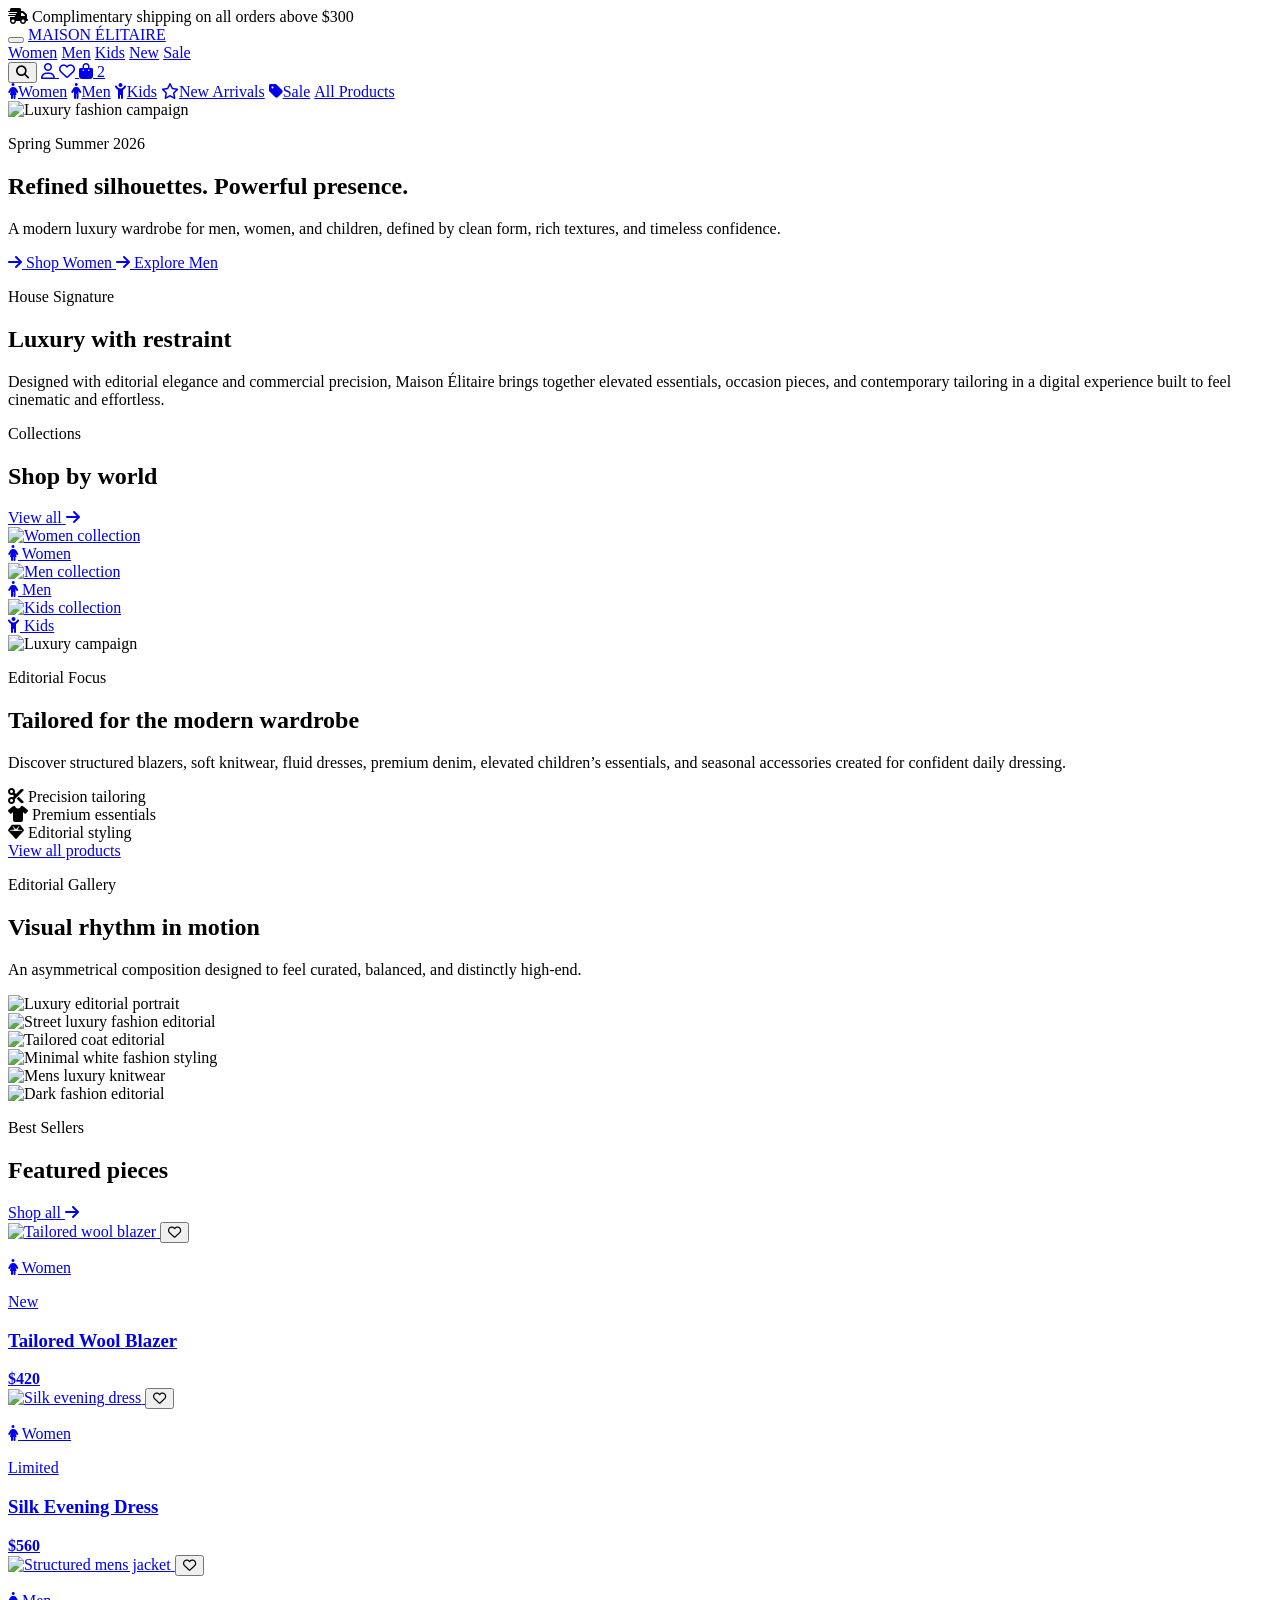
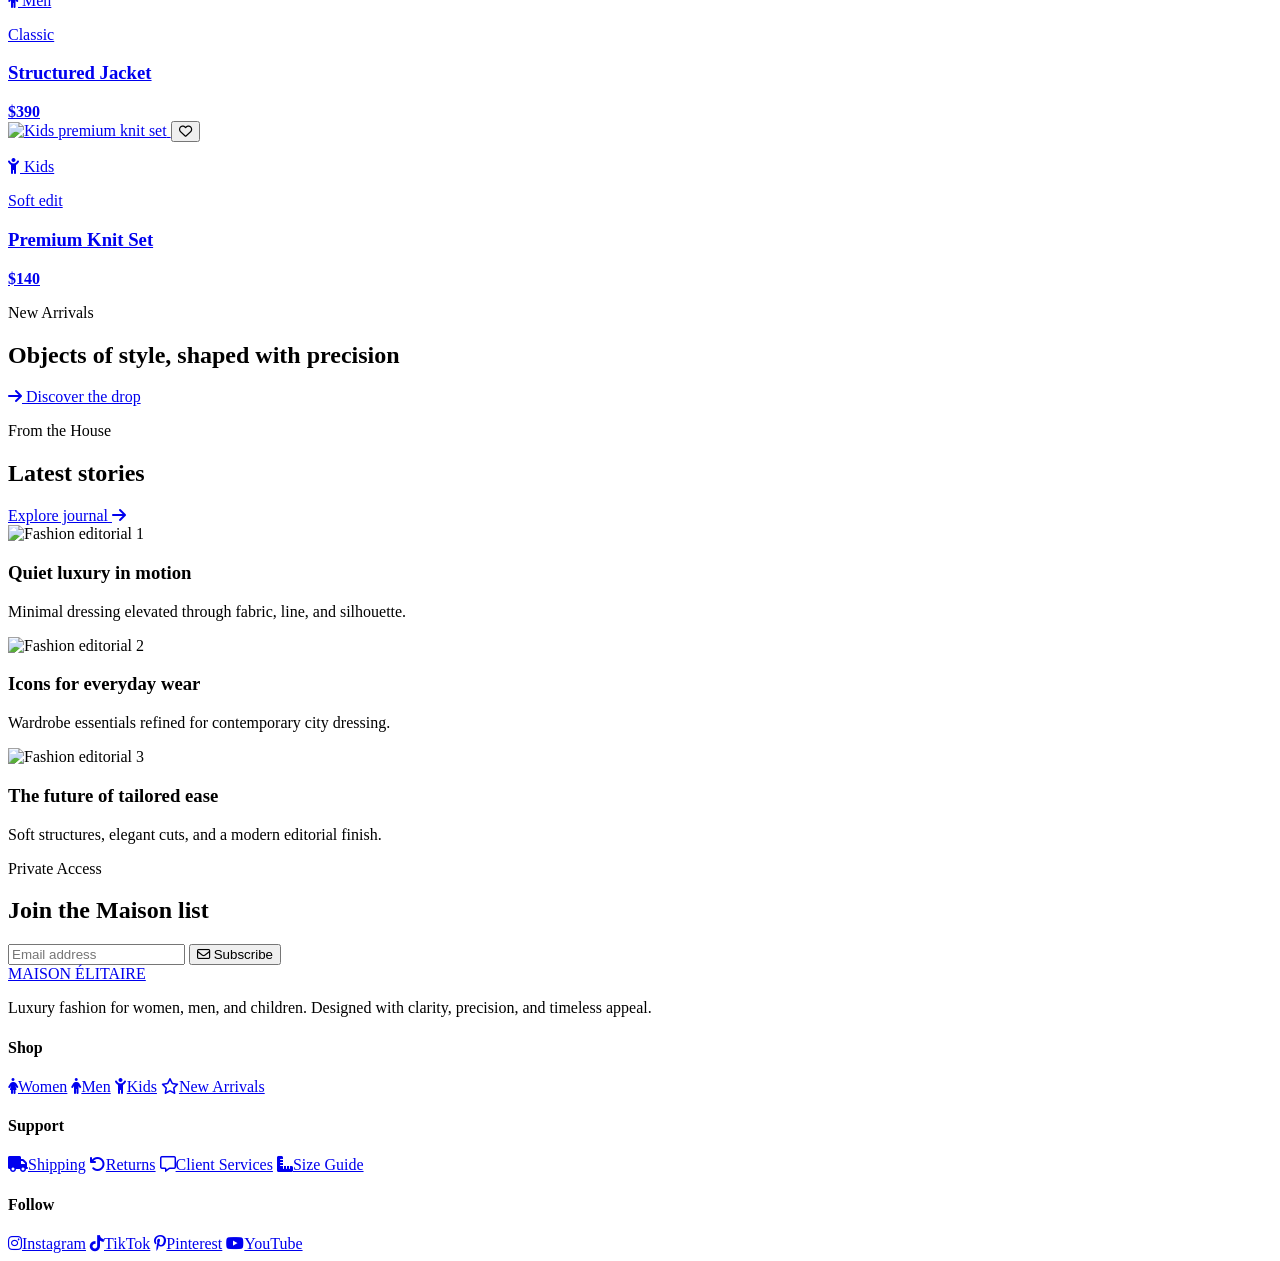
==== index.html @ e29e76d3 "Update index.html" ====
<!DOCTYPE html>
<html lang="en">
<head>
  <meta charset="UTF-8" />
  <meta name="viewport" content="width=device-width, initial-scale=1.0" />
  <title>Maison Élitaire | Luxury Fashion House</title>
  <meta name="description" content="Maison Élitaire luxury fashion for men, women, and kids." />
  <link rel="preconnect" href="https://fonts.googleapis.com">
  <link rel="preconnect" href="https://fonts.gstatic.com" crossorigin>
  <link href="https://fonts.googleapis.com/css2?family=Cormorant+Garamond:wght@400;500;600;700&family=Inter:wght@300;400;500;600;700&display=swap" rel="stylesheet">
  <link rel="stylesheet" href="https://cdnjs.cloudflare.com/ajax/libs/font-awesome/6.5.2/css/all.min.css">
  <link rel="stylesheet" href="styles.css" />
</head>
<body>
  <div class="site-shell">
    <header class="topbar">
      <span><i class="fa-solid fa-truck-fast"></i> Complimentary shipping on all orders above $300</span>
    </header>

    <nav class="navbar">
      <div class="container nav-inner">
        <button class="nav-toggle" aria-label="Open menu" aria-expanded="false" aria-controls="mobileMenu">
          <span></span>
          <span></span>
        </button>

        <a href="index.html" class="brand">MAISON ÉLITAIRE</a>

        <div class="nav-links">
          <a href="products.html?category=women">Women</a>
          <a href="products.html?category=men">Men</a>
          <a href="products.html?category=kids">Kids</a>
          <a href="products.html?category=new">New</a>
          <a href="products.html?category=sale">Sale</a>
        </div>

        <div class="nav-actions">
          <button class="icon-btn search-btn" aria-label="Search">
            <i class="fa-solid fa-magnifying-glass"></i>
          </button>
          <a href="#" class="icon-btn" aria-label="Account">
            <i class="fa-regular fa-user"></i>
          </a>
          <a href="#" class="icon-btn" aria-label="Wishlist">
            <i class="fa-regular fa-heart"></i>
          </a>
          <a href="product.html" class="icon-btn" aria-label="Bag">
            <i class="fa-solid fa-bag-shopping"></i>
            <span class="icon-badge">2</span>
          </a>
        </div>
      </div>

      <div class="mobile-menu" id="mobileMenu">
        <a href="products.html?category=women"><i class="fa-solid fa-person-dress"></i><span>Women</span></a>
        <a href="products.html?category=men"><i class="fa-solid fa-person"></i><span>Men</span></a>
        <a href="products.html?category=kids"><i class="fa-solid fa-child-reaching"></i><span>Kids</span></a>
        <a href="products.html?category=new"><i class="fa-regular fa-star"></i><span>New Arrivals</span></a>
        <a href="products.html?category=sale"><i class="fa-solid fa-tag"></i><span>Sale</span></a>
        <a href="products.html"><i class="fa-solid fa-grid-2"></i><span>All Products</span></a>
      </div>
    </nav>

    <main>
      <section class="hero">
        <div class="hero-media">
          <img src="https://images.unsplash.com/photo-1515886657613-9f3515b0c78f?auto=format&fit=crop&w=1600&q=80" alt="Luxury fashion campaign" />
        </div>
        <div class="hero-overlay"></div>
        <div class="hero-content container reveal">
          <p class="eyebrow">Spring Summer 2026</p>
          <h1>Refined silhouettes. Powerful presence.</h1>
          <p class="hero-copy">
            A modern luxury wardrobe for men, women, and children, defined by clean form, rich textures, and timeless confidence.
          </p>
          <div class="hero-actions">
            <a href="products.html?category=women" class="btn btn-light">
              <i class="fa-solid fa-arrow-right"></i>
              <span>Shop Women</span>
            </a>
            <a href="products.html?category=men" class="btn btn-outline-light">
              <i class="fa-solid fa-arrow-right"></i>
              <span>Explore Men</span>
            </a>
          </div>
        </div>
      </section>

      <section class="section statement">
        <div class="container statement-grid">
          <div class="statement-block reveal">
            <p class="eyebrow">House Signature</p>
            <h2>Luxury with restraint</h2>
          </div>
          <div class="statement-block reveal">
            <p>
              Designed with editorial elegance and commercial precision, Maison Élitaire brings together elevated essentials, occasion pieces, and contemporary tailoring in a digital experience built to feel cinematic and effortless.
            </p>
          </div>
        </div>
      </section>

      <section class="section categories">
        <div class="container">
          <div class="section-head reveal">
            <div>
              <p class="eyebrow">Collections</p>
              <h2>Shop by world</h2>
            </div>
            <a href="products.html" class="section-link">
              <span>View all</span>
              <i class="fa-solid fa-arrow-right"></i>
            </a>
          </div>

          <div class="category-grid">
            <a class="category-card tall reveal" href="products.html?category=women">
              <img src="https://images.unsplash.com/photo-1496747611176-843222e1e57c?auto=format&fit=crop&w=1200&q=80" alt="Women collection" />
              <div class="category-overlay">
                <span><i class="fa-solid fa-person-dress"></i> Women</span>
              </div>
            </a>

            <a class="category-card reveal" href="products.html?category=men">
              <img src="https://images.unsplash.com/photo-1507679799987-c73779587ccf?auto=format&fit=crop&w=1200&q=80" alt="Men collection" />
              <div class="category-overlay">
                <span><i class="fa-solid fa-person"></i> Men</span>
              </div>
            </a>

            <a class="category-card reveal" href="products.html?category=kids">
              <img src="https://images.unsplash.com/photo-1519345182560-3f2917c472ef?auto=format&fit=crop&w=1200&q=80" alt="Kids collection" />
              <div class="category-overlay">
                <span><i class="fa-solid fa-child-reaching"></i> Kids</span>
              </div>
            </a>
          </div>
        </div>
      </section>

      <section class="section feature-split">
        <div class="container split-grid">
          <div class="split-media reveal">
            <img src="https://images.unsplash.com/photo-1529139574466-a303027c1d8b?auto=format&fit=crop&w=1400&q=80" alt="Luxury campaign" />
          </div>

          <div class="split-copy reveal">
            <p class="eyebrow">Editorial Focus</p>
            <h2>Tailored for the modern wardrobe</h2>
            <p>
              Discover structured blazers, soft knitwear, fluid dresses, premium denim, elevated children’s essentials, and seasonal accessories created for confident daily dressing.
            </p>

            <div class="feature-points">
              <div class="feature-point">
                <i class="fa-solid fa-scissors"></i>
                <span>Precision tailoring</span>
              </div>
              <div class="feature-point">
                <i class="fa-solid fa-shirt"></i>
                <span>Premium essentials</span>
              </div>
              <div class="feature-point">
                <i class="fa-solid fa-gem"></i>
                <span>Editorial styling</span>
              </div>
            </div>

            <a href="products.html" class="text-link">View all products</a>
          </div>
        </div>
      </section>

      <section class="section editorial-mosaic">
        <div class="container">
          <div class="section-head reveal">
            <div>
              <p class="eyebrow">Editorial Gallery</p>
              <h2>Visual rhythm in motion</h2>
            </div>
            <p class="section-note">An asymmetrical composition designed to feel curated, balanced, and distinctly high-end.</p>
          </div>

          <div class="mosaic-grid reveal">
            <article class="mosaic-card mosaic-a">
              <img src="https://images.unsplash.com/photo-1524504388940-b1c1722653e1?auto=format&fit=crop&w=1200&q=80" alt="Luxury editorial portrait" />
            </article>
            <article class="mosaic-card mosaic-b">
              <img src="https://images.unsplash.com/photo-1483985988355-763728e1935b?auto=format&fit=crop&w=1200&q=80" alt="Street luxury fashion editorial" />
            </article>
            <article class="mosaic-card mosaic-c">
              <img src="https://images.unsplash.com/photo-1512436991641-6745cdb1723f?auto=format&fit=crop&w=1200&q=80" alt="Tailored coat editorial" />
            </article>
            <article class="mosaic-card mosaic-d">
              <img src="https://images.unsplash.com/photo-1541099649105-f69ad21f3246?auto=format&fit=crop&w=1200&q=80" alt="Minimal white fashion styling" />
            </article>
            <article class="mosaic-card mosaic-e">
              <img src="https://images.unsplash.com/photo-1490578474895-699cd4e2cf59?auto=format&fit=crop&w=1200&q=80" alt="Mens luxury knitwear" />
            </article>
            <article class="mosaic-card mosaic-f">
              <img src="https://images.unsplash.com/photo-1516257984-b1b4d707412e?auto=format&fit=crop&w=1200&q=80" alt="Dark fashion editorial" />
            </article>
          </div>
        </div>
      </section>

      <section class="section featured-products">
        <div class="container">
          <div class="section-head reveal">
            <div>
              <p class="eyebrow">Best Sellers</p>
              <h2>Featured pieces</h2>
            </div>
            <a href="products.html" class="section-link">
              <span>Shop all</span>
              <i class="fa-solid fa-arrow-right"></i>
            </a>
          </div>

          <div class="product-grid">
            <article class="product-card reveal">
              <a href="product.html">
                <div class="product-media">
                  <img src="https://images.unsplash.com/photo-1529139574466-a303027c1d8b?auto=format&fit=crop&w=1200&q=80" alt="Tailored wool blazer" />
                  <button class="card-action" aria-label="Add to wishlist">
                    <i class="fa-regular fa-heart"></i>
                  </button>
                </div>
                <div class="product-info">
                  <div class="product-meta">
                    <p><i class="fa-solid fa-person-dress"></i> Women</p>
                    <span>New</span>
                  </div>
                  <h3>Tailored Wool Blazer</h3>
                  <strong>$420</strong>
                </div>
              </a>
            </article>

            <article class="product-card reveal">
              <a href="product.html">
                <div class="product-media">
                  <img src="https://images.unsplash.com/photo-1515886657613-9f3515b0c78f?auto=format&fit=crop&w=1200&q=80" alt="Silk evening dress" />
                  <button class="card-action" aria-label="Add to wishlist">
                    <i class="fa-regular fa-heart"></i>
                  </button>
                </div>
                <div class="product-info">
                  <div class="product-meta">
                    <p><i class="fa-solid fa-person-dress"></i> Women</p>
                    <span>Limited</span>
                  </div>
                  <h3>Silk Evening Dress</h3>
                  <strong>$560</strong>
                </div>
              </a>
            </article>

            <article class="product-card reveal">
              <a href="product.html">
                <div class="product-media">
                  <img src="https://images.unsplash.com/photo-1507679799987-c73779587ccf?auto=format&fit=crop&w=1200&q=80" alt="Structured mens jacket" />
                  <button class="card-action" aria-label="Add to wishlist">
                    <i class="fa-regular fa-heart"></i>
                  </button>
                </div>
                <div class="product-info">
                  <div class="product-meta">
                    <p><i class="fa-solid fa-person"></i> Men</p>
                    <span>Classic</span>
                  </div>
                  <h3>Structured Jacket</h3>
                  <strong>$390</strong>
                </div>
              </a>
            </article>

            <article class="product-card reveal">
              <a href="product.html">
                <div class="product-media">
                  <img src="https://images.unsplash.com/photo-1519345182560-3f2917c472ef?auto=format&fit=crop&w=1200&q=80" alt="Kids premium knit set" />
                  <button class="card-action" aria-label="Add to wishlist">
                    <i class="fa-regular fa-heart"></i>
                  </button>
                </div>
                <div class="product-info">
                  <div class="product-meta">
                    <p><i class="fa-solid fa-child-reaching"></i> Kids</p>
                    <span>Soft edit</span>
                  </div>
                  <h3>Premium Knit Set</h3>
                  <strong>$140</strong>
                </div>
              </a>
            </article>
          </div>
        </div>
      </section>

      <section class="section campaign-banner">
        <div class="container campaign-inner reveal">
          <p class="eyebrow">New Arrivals</p>
          <h2>Objects of style, shaped with precision</h2>
          <a href="products.html?category=new" class="btn btn-dark">
            <i class="fa-solid fa-arrow-right"></i>
            <span>Discover the drop</span>
          </a>
        </div>
      </section>

      <section class="section journal">
        <div class="container">
          <div class="section-head reveal">
            <div>
              <p class="eyebrow">From the House</p>
              <h2>Latest stories</h2>
            </div>
            <a href="#" class="section-link">
              <span>Explore journal</span>
              <i class="fa-solid fa-arrow-right"></i>
            </a>
          </div>

          <div class="journal-grid">
            <article class="journal-card reveal">
              <img src="https://images.unsplash.com/photo-1524504388940-b1c1722653e1?auto=format&fit=crop&w=1200&q=80" alt="Fashion editorial 1" />
              <div class="journal-content">
                <h3>Quiet luxury in motion</h3>
                <p>Minimal dressing elevated through fabric, line, and silhouette.</p>
              </div>
            </article>

            <article class="journal-card reveal">
              <img src="https://images.unsplash.com/photo-1483985988355-763728e1935b?auto=format&fit=crop&w=1200&q=80" alt="Fashion editorial 2" />
              <div class="journal-content">
                <h3>Icons for everyday wear</h3>
                <p>Wardrobe essentials refined for contemporary city dressing.</p>
              </div>
            </article>

            <article class="journal-card reveal">
              <img src="https://images.unsplash.com/photo-1512436991641-6745cdb1723f?auto=format&fit=crop&w=1200&q=80" alt="Fashion editorial 3" />
              <div class="journal-content">
                <h3>The future of tailored ease</h3>
                <p>Soft structures, elegant cuts, and a modern editorial finish.</p>
              </div>
            </article>
          </div>
        </div>
      </section>

      <section class="section newsletter">
        <div class="container newsletter-grid reveal">
          <div>
            <p class="eyebrow">Private Access</p>
            <h2>Join the Maison list</h2>
          </div>
          <form class="newsletter-form">
            <input type="email" placeholder="Email address" />
            <button type="submit" class="btn btn-dark">
              <i class="fa-regular fa-envelope"></i>
              <span>Subscribe</span>
            </button>
          </form>
        </div>
      </section>
    </main>

    <footer class="footer">
      <div class="container footer-grid">
        <div>
          <a href="index.html" class="brand footer-brand">MAISON ÉLITAIRE</a>
          <p class="footer-copy">
            Luxury fashion for women, men, and children. Designed with clarity, precision, and timeless appeal.
          </p>
        </div>

        <div>
          <h4>Shop</h4>
          <a href="products.html?category=women"><i class="fa-solid fa-person-dress"></i><span>Women</span></a>
          <a href="products.html?category=men"><i class="fa-solid fa-person"></i><span>Men</span></a>
          <a href="products.html?category=kids"><i class="fa-solid fa-child-reaching"></i><span>Kids</span></a>
          <a href="products.html?category=new"><i class="fa-regular fa-star"></i><span>New Arrivals</span></a>
        </div>

        <div>
          <h4>Support</h4>
          <a href="#"><i class="fa-solid fa-truck"></i><span>Shipping</span></a>
          <a href="#"><i class="fa-solid fa-arrow-rotate-left"></i><span>Returns</span></a>
          <a href="#"><i class="fa-regular fa-message"></i><span>Client Services</span></a>
          <a href="#"><i class="fa-solid fa-ruler-combined"></i><span>Size Guide</span></a>
        </div>

        <div>
          <h4>Follow</h4>
          <a href="#"><i class="fab fa-instagram"></i><span>Instagram</span></a>
          <a href="#"><i class="fab fa-tiktok"></i><span>TikTok</span></a>
          <a href="#"><i class="fab fa-pinterest-p"></i><span>Pinterest</span></a>
          <a href="#"><i class="fab fa-youtube"></i><span>YouTube</span></a>
        </div>
      </div>
    </footer>
  </div>

  <script src="script.js"></script>
</body>
</html>
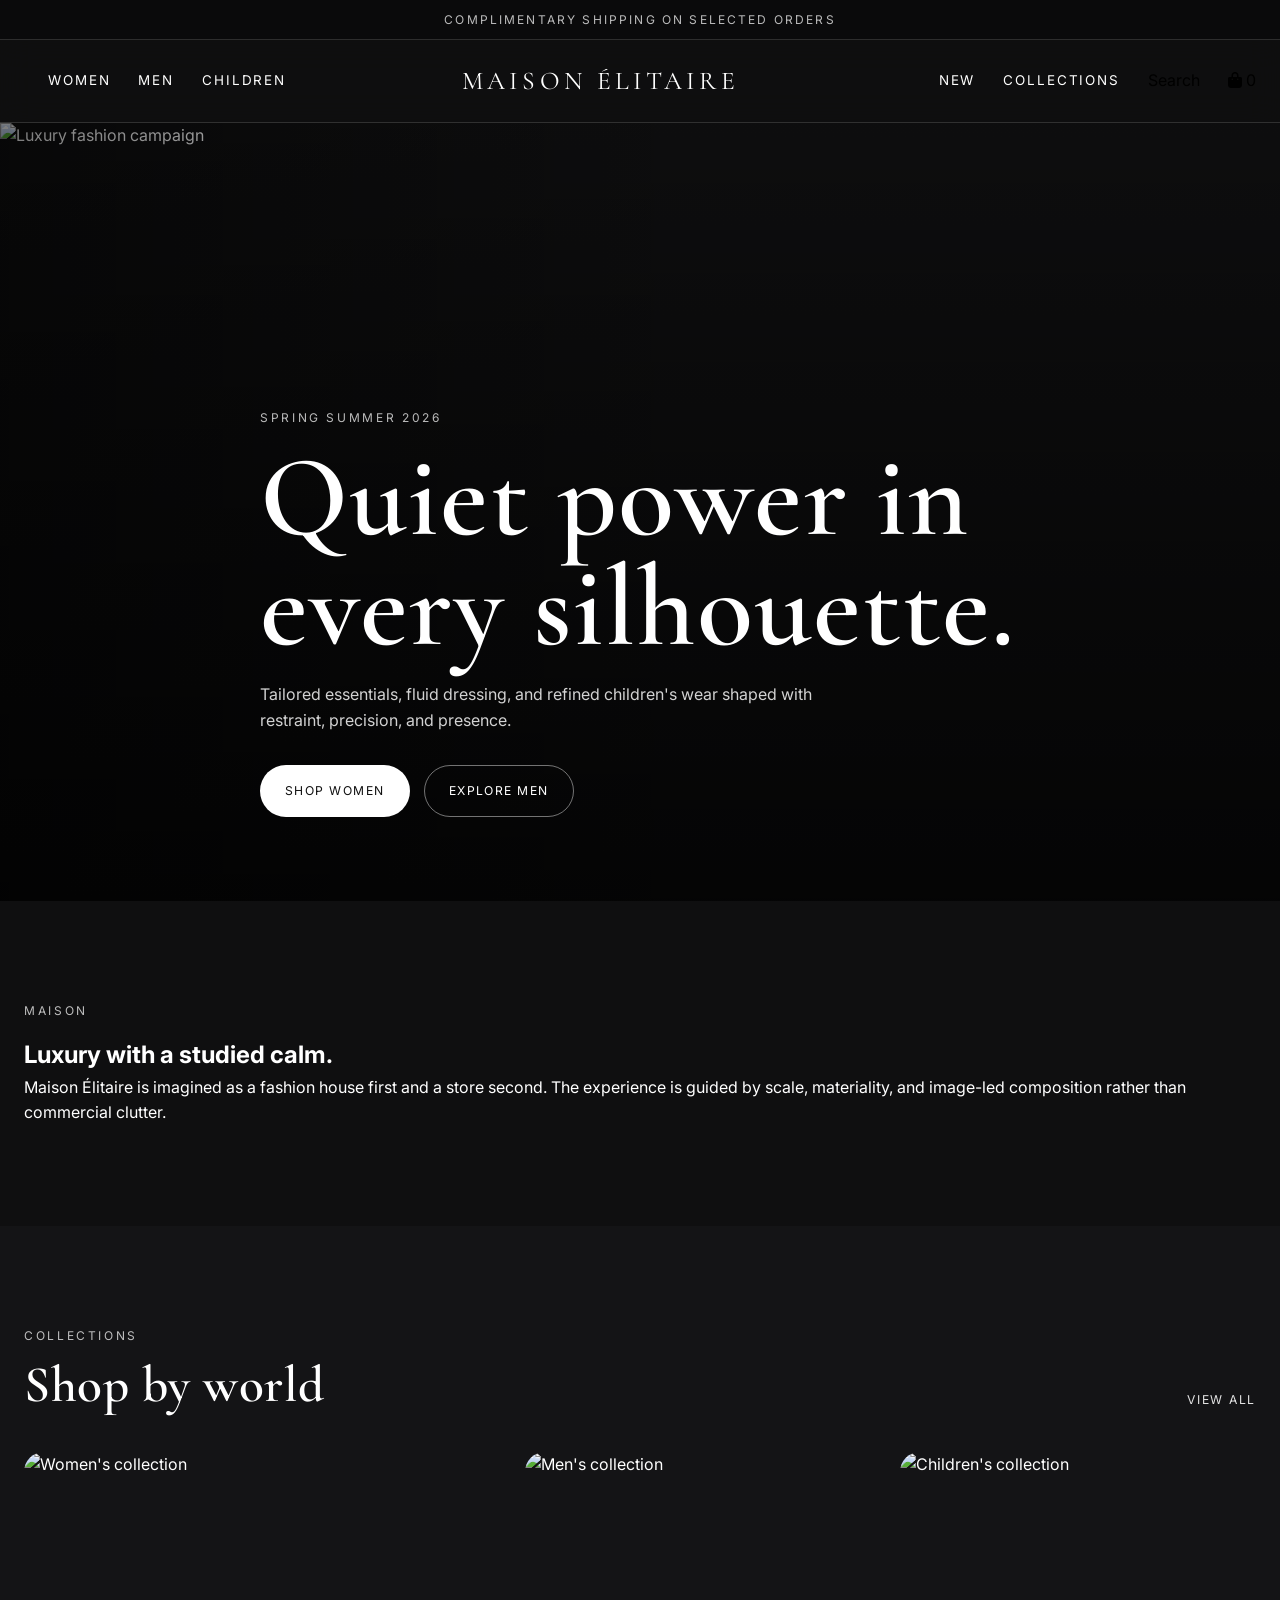
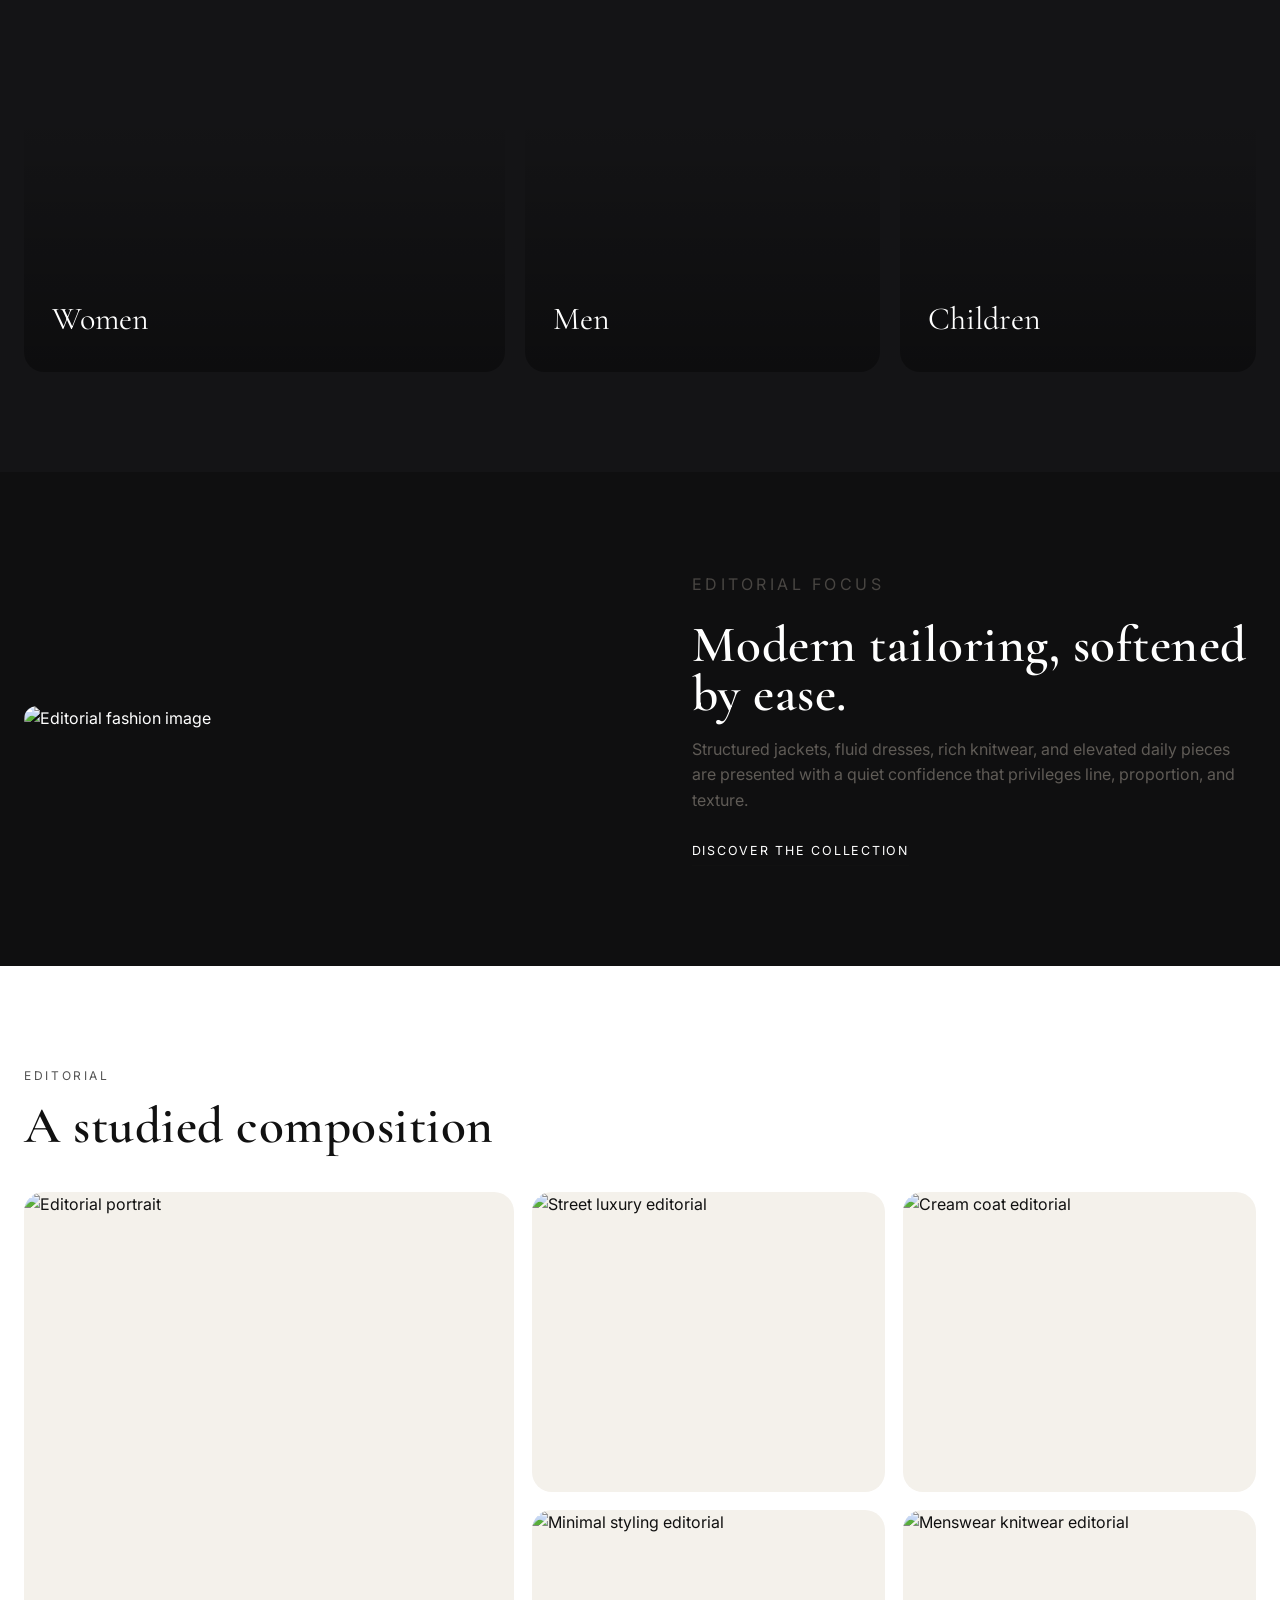
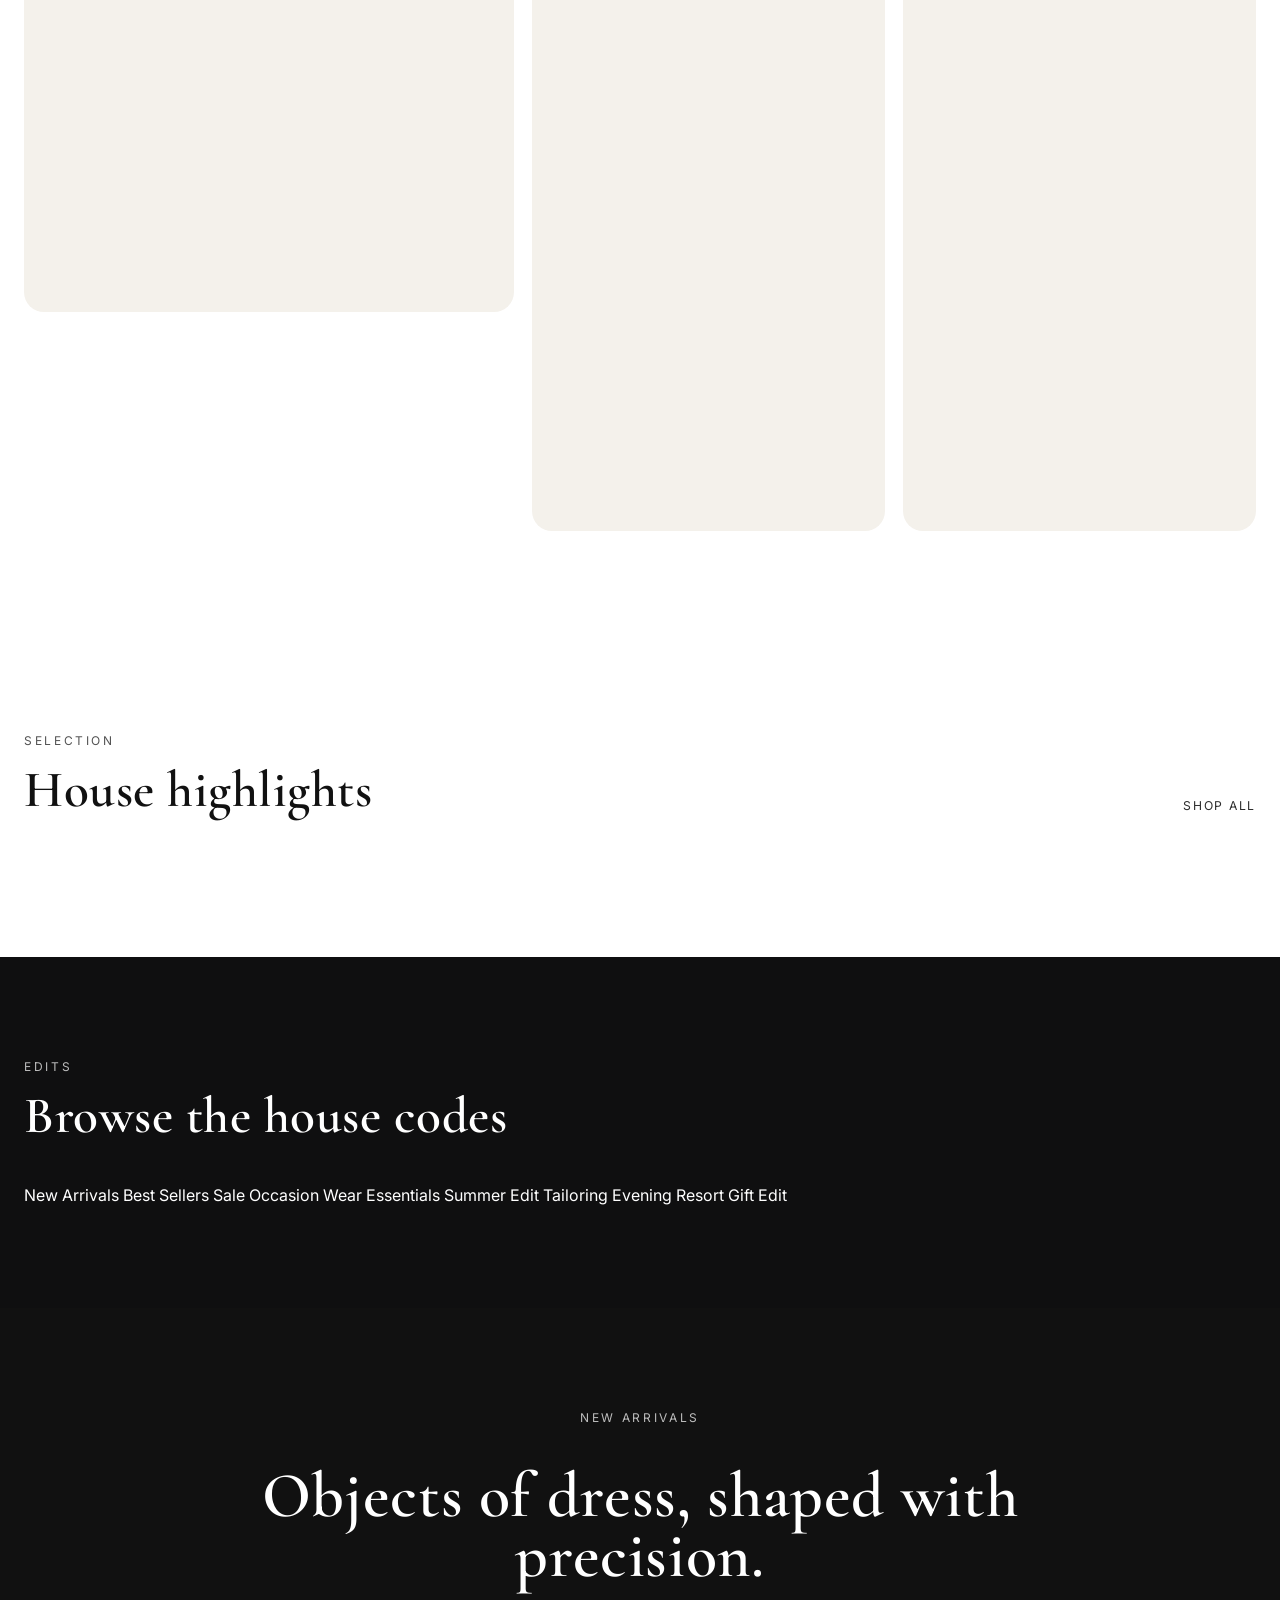
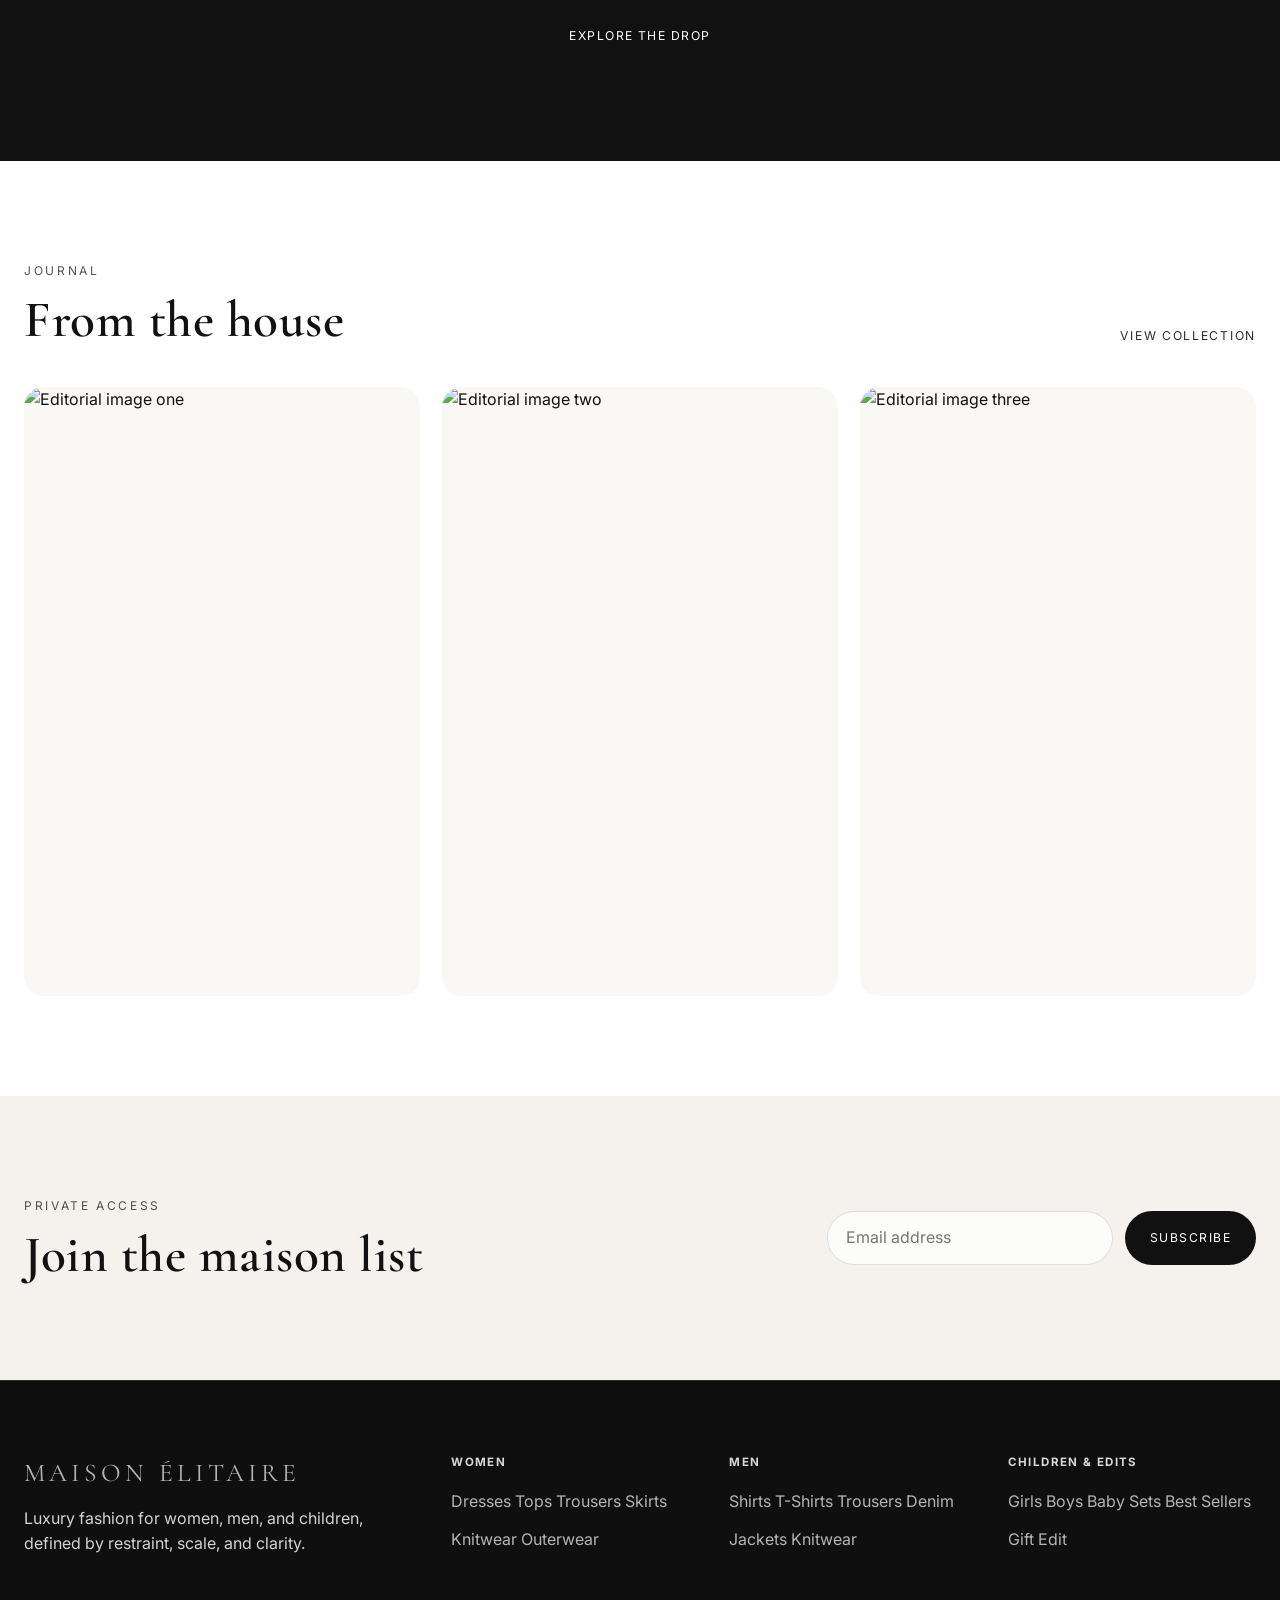
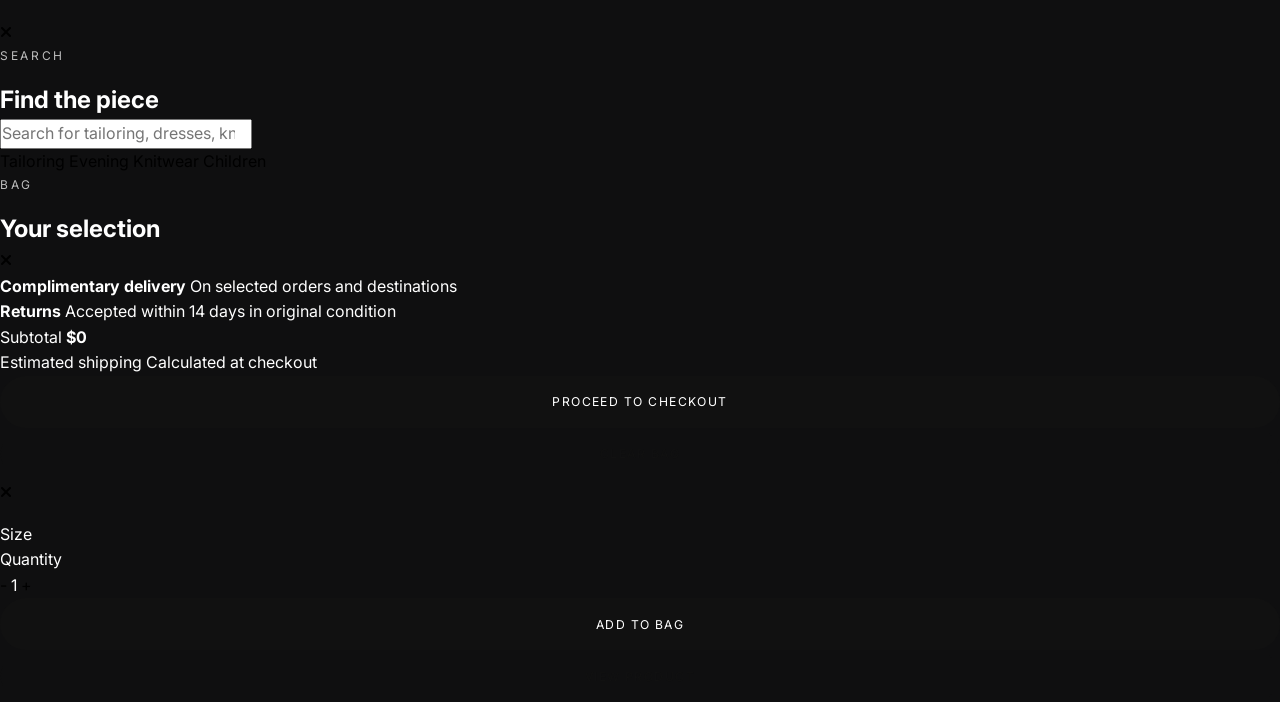
==== commit af2f1e7c: "Update index.html" ====
--- a/index.html
+++ b/index.html
@@ -4,17 +4,18 @@
   <meta charset="UTF-8" />
   <meta name="viewport" content="width=device-width, initial-scale=1.0" />
   <title>Maison Élitaire | Luxury Fashion House</title>
-  <meta name="description" content="Maison Élitaire luxury fashion for men, women, and kids." />
+  <meta name="description" content="Maison Élitaire luxury fashion for women, men, and children." />
+
   <link rel="preconnect" href="https://fonts.googleapis.com">
   <link rel="preconnect" href="https://fonts.gstatic.com" crossorigin>
-  <link href="https://fonts.googleapis.com/css2?family=Cormorant+Garamond:wght@400;500;600;700&family=Inter:wght@300;400;500;600;700&display=swap" rel="stylesheet">
+  <link href="https://fonts.googleapis.com/css2?family=Cormorant+Garamond:wght@400;500;600;700&family=Inter:wght@300;400;500;600&display=swap" rel="stylesheet">
   <link rel="stylesheet" href="https://cdnjs.cloudflare.com/ajax/libs/font-awesome/6.5.2/css/all.min.css">
   <link rel="stylesheet" href="styles.css" />
 </head>
-<body>
+<body data-page="home">
   <div class="site-shell">
     <header class="topbar">
-      <span><i class="fa-solid fa-truck-fast"></i> Complimentary shipping on all orders above $300</span>
+      Complimentary shipping on selected orders
     </header>
 
     <nav class="navbar">
@@ -24,77 +25,67 @@
           <span></span>
         </button>
 
+        <div class="nav-links nav-left">
+          <a href="products.html?category=Women">Women</a>
+          <a href="products.html?category=Men">Men</a>
+          <a href="products.html?category=Children">Children</a>
+        </div>
+
         <a href="index.html" class="brand">MAISON ÉLITAIRE</a>
 
-        <div class="nav-links">
-          <a href="products.html?category=women">Women</a>
-          <a href="products.html?category=men">Men</a>
-          <a href="products.html?category=kids">Kids</a>
-          <a href="products.html?category=new">New</a>
-          <a href="products.html?category=sale">Sale</a>
-        </div>
-
-        <div class="nav-actions">
-          <button class="icon-btn search-btn" aria-label="Search">
-            <i class="fa-solid fa-magnifying-glass"></i>
+        <div class="nav-links nav-right">
+          <a href="products.html?edit=New Arrivals">New</a>
+          <a href="products.html">Collections</a>
+          <button class="nav-text-btn search-open-btn" aria-label="Open search">Search</button>
+          <button class="nav-icon-btn cart-open-btn" aria-label="Open bag">
+            <i class="fa-solid fa-bag-shopping"></i>
+            <span class="cart-count" data-cart-count>0</span>
           </button>
-          <a href="#" class="icon-btn" aria-label="Account">
-            <i class="fa-regular fa-user"></i>
-          </a>
-          <a href="#" class="icon-btn" aria-label="Wishlist">
-            <i class="fa-regular fa-heart"></i>
-          </a>
-          <a href="product.html" class="icon-btn" aria-label="Bag">
-            <i class="fa-solid fa-bag-shopping"></i>
-            <span class="icon-badge">2</span>
-          </a>
         </div>
       </div>
 
       <div class="mobile-menu" id="mobileMenu">
-        <a href="products.html?category=women"><i class="fa-solid fa-person-dress"></i><span>Women</span></a>
-        <a href="products.html?category=men"><i class="fa-solid fa-person"></i><span>Men</span></a>
-        <a href="products.html?category=kids"><i class="fa-solid fa-child-reaching"></i><span>Kids</span></a>
-        <a href="products.html?category=new"><i class="fa-regular fa-star"></i><span>New Arrivals</span></a>
-        <a href="products.html?category=sale"><i class="fa-solid fa-tag"></i><span>Sale</span></a>
-        <a href="products.html"><i class="fa-solid fa-grid-2"></i><span>All Products</span></a>
+        <a href="products.html?category=Women">Women</a>
+        <a href="products.html?category=Men">Men</a>
+        <a href="products.html?category=Children">Children</a>
+        <a href="products.html?edit=New Arrivals">New Arrivals</a>
+        <a href="products.html">Collections</a>
+        <button class="mobile-search-btn search-open-btn">Search</button>
       </div>
     </nav>
 
     <main>
       <section class="hero">
         <div class="hero-media">
-          <img src="https://images.unsplash.com/photo-1515886657613-9f3515b0c78f?auto=format&fit=crop&w=1600&q=80" alt="Luxury fashion campaign" />
+          <img
+            src="https://images.unsplash.com/photo-1515886657613-9f3515b0c78f?auto=format&fit=crop&w=1800&q=80"
+            alt="Luxury fashion campaign"
+          />
         </div>
         <div class="hero-overlay"></div>
-        <div class="hero-content container reveal">
+
+        <div class="hero-content container">
           <p class="eyebrow">Spring Summer 2026</p>
-          <h1>Refined silhouettes. Powerful presence.</h1>
+          <h1>Quiet power in every silhouette.</h1>
           <p class="hero-copy">
-            A modern luxury wardrobe for men, women, and children, defined by clean form, rich textures, and timeless confidence.
+            Tailored essentials, fluid dressing, and refined children's wear shaped with restraint, precision, and presence.
           </p>
           <div class="hero-actions">
-            <a href="products.html?category=women" class="btn btn-light">
-              <i class="fa-solid fa-arrow-right"></i>
-              <span>Shop Women</span>
-            </a>
-            <a href="products.html?category=men" class="btn btn-outline-light">
-              <i class="fa-solid fa-arrow-right"></i>
-              <span>Explore Men</span>
-            </a>
-          </div>
-        </div>
-      </section>
-
-      <section class="section statement">
-        <div class="container statement-grid">
-          <div class="statement-block reveal">
-            <p class="eyebrow">House Signature</p>
-            <h2>Luxury with restraint</h2>
-          </div>
-          <div class="statement-block reveal">
-            <p>
-              Designed with editorial elegance and commercial precision, Maison Élitaire brings together elevated essentials, occasion pieces, and contemporary tailoring in a digital experience built to feel cinematic and effortless.
+            <a href="products.html?category=Women" class="btn btn-light">Shop Women</a>
+            <a href="products.html?category=Men" class="btn btn-outline-light">Explore Men</a>
+          </div>
+        </div>
+      </section>
+
+      <section class="section intro-statement">
+        <div class="container intro-grid">
+          <div>
+            <p class="eyebrow">Maison</p>
+            <h2>Luxury with a studied calm.</h2>
+          </div>
+          <div>
+            <p class="intro-copy">
+              Maison Élitaire is imagined as a fashion house first and a store second. The experience is guided by scale, materiality, and image-led composition rather than commercial clutter.
             </p>
           </div>
         </div>
@@ -102,103 +93,119 @@
 
       <section class="section categories">
         <div class="container">
-          <div class="section-head reveal">
+          <div class="section-head">
             <div>
               <p class="eyebrow">Collections</p>
               <h2>Shop by world</h2>
             </div>
-            <a href="products.html" class="section-link">
-              <span>View all</span>
-              <i class="fa-solid fa-arrow-right"></i>
+            <a href="products.html" class="section-link">View all</a>
+          </div>
+
+          <div class="category-grid">
+            <a class="category-card category-large" href="products.html?category=Women">
+              <img
+                src="https://images.unsplash.com/photo-1496747611176-843222e1e57c?auto=format&fit=crop&w=1400&q=80"
+                alt="Women's collection"
+              />
+              <div class="category-overlay">
+                <span>Women</span>
+              </div>
             </a>
-          </div>
-
-          <div class="category-grid">
-            <a class="category-card tall reveal" href="products.html?category=women">
-              <img src="https://images.unsplash.com/photo-1496747611176-843222e1e57c?auto=format&fit=crop&w=1200&q=80" alt="Women collection" />
+
+            <a class="category-card" href="products.html?category=Men">
+              <img
+                src="https://images.unsplash.com/photo-1507679799987-c73779587ccf?auto=format&fit=crop&w=1200&q=80"
+                alt="Men's collection"
+              />
               <div class="category-overlay">
-                <span><i class="fa-solid fa-person-dress"></i> Women</span>
+                <span>Men</span>
               </div>
             </a>
 
-            <a class="category-card reveal" href="products.html?category=men">
-              <img src="https://images.unsplash.com/photo-1507679799987-c73779587ccf?auto=format&fit=crop&w=1200&q=80" alt="Men collection" />
+            <a class="category-card" href="products.html?category=Children">
+              <img
+                src="https://images.unsplash.com/photo-1519345182560-3f2917c472ef?auto=format&fit=crop&w=1200&q=80"
+                alt="Children's collection"
+              />
               <div class="category-overlay">
-                <span><i class="fa-solid fa-person"></i> Men</span>
+                <span>Children</span>
               </div>
             </a>
-
-            <a class="category-card reveal" href="products.html?category=kids">
-              <img src="https://images.unsplash.com/photo-1519345182560-3f2917c472ef?auto=format&fit=crop&w=1200&q=80" alt="Kids collection" />
-              <div class="category-overlay">
-                <span><i class="fa-solid fa-child-reaching"></i> Kids</span>
-              </div>
-            </a>
-          </div>
-        </div>
-      </section>
-
-      <section class="section feature-split">
+          </div>
+        </div>
+      </section>
+
+      <section class="section split-feature">
         <div class="container split-grid">
-          <div class="split-media reveal">
-            <img src="https://images.unsplash.com/photo-1529139574466-a303027c1d8b?auto=format&fit=crop&w=1400&q=80" alt="Luxury campaign" />
-          </div>
-
-          <div class="split-copy reveal">
+          <div class="split-media">
+            <img
+              src="https://images.unsplash.com/photo-1529139574466-a303027c1d8b?auto=format&fit=crop&w=1500&q=80"
+              alt="Editorial fashion image"
+            />
+          </div>
+
+          <div class="split-copy">
             <p class="eyebrow">Editorial Focus</p>
-            <h2>Tailored for the modern wardrobe</h2>
+            <h2>Modern tailoring, softened by ease.</h2>
             <p>
-              Discover structured blazers, soft knitwear, fluid dresses, premium denim, elevated children’s essentials, and seasonal accessories created for confident daily dressing.
+              Structured jackets, fluid dresses, rich knitwear, and elevated daily pieces are presented with a quiet confidence that privileges line, proportion, and texture.
             </p>
-
-            <div class="feature-points">
-              <div class="feature-point">
-                <i class="fa-solid fa-scissors"></i>
-                <span>Precision tailoring</span>
-              </div>
-              <div class="feature-point">
-                <i class="fa-solid fa-shirt"></i>
-                <span>Premium essentials</span>
-              </div>
-              <div class="feature-point">
-                <i class="fa-solid fa-gem"></i>
-                <span>Editorial styling</span>
-              </div>
-            </div>
-
-            <a href="products.html" class="text-link">View all products</a>
+            <a href="products.html?edit=Tailoring" class="text-link">Discover the collection</a>
           </div>
         </div>
       </section>
 
       <section class="section editorial-mosaic">
         <div class="container">
-          <div class="section-head reveal">
-            <div>
-              <p class="eyebrow">Editorial Gallery</p>
-              <h2>Visual rhythm in motion</h2>
-            </div>
-            <p class="section-note">An asymmetrical composition designed to feel curated, balanced, and distinctly high-end.</p>
-          </div>
-
-          <div class="mosaic-grid reveal">
-            <article class="mosaic-card mosaic-a">
-              <img src="https://images.unsplash.com/photo-1524504388940-b1c1722653e1?auto=format&fit=crop&w=1200&q=80" alt="Luxury editorial portrait" />
-            </article>
-            <article class="mosaic-card mosaic-b">
-              <img src="https://images.unsplash.com/photo-1483985988355-763728e1935b?auto=format&fit=crop&w=1200&q=80" alt="Street luxury fashion editorial" />
-            </article>
-            <article class="mosaic-card mosaic-c">
-              <img src="https://images.unsplash.com/photo-1512436991641-6745cdb1723f?auto=format&fit=crop&w=1200&q=80" alt="Tailored coat editorial" />
-            </article>
-            <article class="mosaic-card mosaic-d">
-              <img src="https://images.unsplash.com/photo-1541099649105-f69ad21f3246?auto=format&fit=crop&w=1200&q=80" alt="Minimal white fashion styling" />
-            </article>
-            <article class="mosaic-card mosaic-e">
-              <img src="https://images.unsplash.com/photo-1490578474895-699cd4e2cf59?auto=format&fit=crop&w=1200&q=80" alt="Mens luxury knitwear" />
-            </article>
-            <article class="mosaic-card mosaic-f">
-              <img src="https://images.unsplash.com/photo-1516257984-b1b4d707412e?auto=format&fit=crop&w=1200&q=80" alt="Dark fashion editorial" />
+          <div class="section-head">
+            <div>
+              <p class="eyebrow">Editorial</p>
+              <h2>A studied composition</h2>
+            </div>
+            <p class="section-note">
+              A curated image arrangement built to feel balanced, spacious, and intentional.
+            </p>
+          </div>
+
+          <div class="mosaic-grid">
+            <article class="mosaic-card mosaic-a editorial-shop-trigger" data-product-id="women-tailored-wool-blazer" tabindex="0" role="button" aria-label="View product from editorial image">
+              <img
+                src="https://images.unsplash.com/photo-1524504388940-b1c1722653e1?auto=format&fit=crop&w=1400&q=80"
+                alt="Editorial portrait"
+              />
+              <button class="editorial-hover-pill" type="button">View Piece</button>
+            </article>
+
+            <article class="mosaic-card mosaic-b editorial-shop-trigger" data-product-id="men-structured-jacket" tabindex="0" role="button" aria-label="View product from editorial image">
+              <img
+                src="https://images.unsplash.com/photo-1483985988355-763728e1935b?auto=format&fit=crop&w=1200&q=80"
+                alt="Street luxury editorial"
+              />
+              <button class="editorial-hover-pill" type="button">View Piece</button>
+            </article>
+
+            <article class="mosaic-card mosaic-c editorial-shop-trigger" data-product-id="women-fluid-satin-dress" tabindex="0" role="button" aria-label="View product from editorial image">
+              <img
+                src="https://images.unsplash.com/photo-1512436991641-6745cdb1723f?auto=format&fit=crop&w=1200&q=80"
+                alt="Cream coat editorial"
+              />
+              <button class="editorial-hover-pill" type="button">View Piece</button>
+            </article>
+
+            <article class="mosaic-card mosaic-d editorial-shop-trigger" data-product-id="children-premium-knit-set" tabindex="0" role="button" aria-label="View product from editorial image">
+              <img
+                src="https://images.unsplash.com/photo-1541099649105-f69ad21f3246?auto=format&fit=crop&w=1200&q=80"
+                alt="Minimal styling editorial"
+              />
+              <button class="editorial-hover-pill" type="button">View Piece</button>
+            </article>
+
+            <article class="mosaic-card mosaic-e editorial-shop-trigger" data-product-id="men-fine-gauge-knit-polo" tabindex="0" role="button" aria-label="View product from editorial image">
+              <img
+                src="https://images.unsplash.com/photo-1490578474895-699cd4e2cf59?auto=format&fit=crop&w=1200&q=80"
+                alt="Menswear knitwear editorial"
+              />
+              <button class="editorial-hover-pill" type="button">View Piece</button>
             </article>
           </div>
         </div>
@@ -206,143 +213,91 @@
 
       <section class="section featured-products">
         <div class="container">
-          <div class="section-head reveal">
-            <div>
-              <p class="eyebrow">Best Sellers</p>
-              <h2>Featured pieces</h2>
-            </div>
-            <a href="products.html" class="section-link">
-              <span>Shop all</span>
-              <i class="fa-solid fa-arrow-right"></i>
-            </a>
-          </div>
-
-          <div class="product-grid">
-            <article class="product-card reveal">
-              <a href="product.html">
-                <div class="product-media">
-                  <img src="https://images.unsplash.com/photo-1529139574466-a303027c1d8b?auto=format&fit=crop&w=1200&q=80" alt="Tailored wool blazer" />
-                  <button class="card-action" aria-label="Add to wishlist">
-                    <i class="fa-regular fa-heart"></i>
-                  </button>
-                </div>
-                <div class="product-info">
-                  <div class="product-meta">
-                    <p><i class="fa-solid fa-person-dress"></i> Women</p>
-                    <span>New</span>
-                  </div>
-                  <h3>Tailored Wool Blazer</h3>
-                  <strong>$420</strong>
-                </div>
-              </a>
-            </article>
-
-            <article class="product-card reveal">
-              <a href="product.html">
-                <div class="product-media">
-                  <img src="https://images.unsplash.com/photo-1515886657613-9f3515b0c78f?auto=format&fit=crop&w=1200&q=80" alt="Silk evening dress" />
-                  <button class="card-action" aria-label="Add to wishlist">
-                    <i class="fa-regular fa-heart"></i>
-                  </button>
-                </div>
-                <div class="product-info">
-                  <div class="product-meta">
-                    <p><i class="fa-solid fa-person-dress"></i> Women</p>
-                    <span>Limited</span>
-                  </div>
-                  <h3>Silk Evening Dress</h3>
-                  <strong>$560</strong>
-                </div>
-              </a>
-            </article>
-
-            <article class="product-card reveal">
-              <a href="product.html">
-                <div class="product-media">
-                  <img src="https://images.unsplash.com/photo-1507679799987-c73779587ccf?auto=format&fit=crop&w=1200&q=80" alt="Structured mens jacket" />
-                  <button class="card-action" aria-label="Add to wishlist">
-                    <i class="fa-regular fa-heart"></i>
-                  </button>
-                </div>
-                <div class="product-info">
-                  <div class="product-meta">
-                    <p><i class="fa-solid fa-person"></i> Men</p>
-                    <span>Classic</span>
-                  </div>
-                  <h3>Structured Jacket</h3>
-                  <strong>$390</strong>
-                </div>
-              </a>
-            </article>
-
-            <article class="product-card reveal">
-              <a href="product.html">
-                <div class="product-media">
-                  <img src="https://images.unsplash.com/photo-1519345182560-3f2917c472ef?auto=format&fit=crop&w=1200&q=80" alt="Kids premium knit set" />
-                  <button class="card-action" aria-label="Add to wishlist">
-                    <i class="fa-regular fa-heart"></i>
-                  </button>
-                </div>
-                <div class="product-info">
-                  <div class="product-meta">
-                    <p><i class="fa-solid fa-child-reaching"></i> Kids</p>
-                    <span>Soft edit</span>
-                  </div>
-                  <h3>Premium Knit Set</h3>
-                  <strong>$140</strong>
-                </div>
-              </a>
-            </article>
+          <div class="section-head">
+            <div>
+              <p class="eyebrow">Selection</p>
+              <h2>House highlights</h2>
+            </div>
+            <a href="products.html?edit=Best Sellers" class="section-link">Shop all</a>
+          </div>
+
+          <div class="product-grid" id="homeFeaturedProducts"></div>
+        </div>
+      </section>
+
+      <section class="section home-edits">
+        <div class="container">
+          <div class="section-head">
+            <div>
+              <p class="eyebrow">Edits</p>
+              <h2>Browse the house codes</h2>
+            </div>
+          </div>
+
+          <div class="edits-grid">
+            <a href="products.html?edit=New Arrivals">New Arrivals</a>
+            <a href="products.html?edit=Best Sellers">Best Sellers</a>
+            <a href="products.html?edit=Sale">Sale</a>
+            <a href="products.html?edit=Occasion Wear">Occasion Wear</a>
+            <a href="products.html?edit=Essentials">Essentials</a>
+            <a href="products.html?edit=Summer Edit">Summer Edit</a>
+            <a href="products.html?edit=Tailoring">Tailoring</a>
+            <a href="products.html?edit=Evening">Evening</a>
+            <a href="products.html?edit=Resort">Resort</a>
+            <a href="products.html?edit=Gift Edit">Gift Edit</a>
           </div>
         </div>
       </section>
 
       <section class="section campaign-banner">
-        <div class="container campaign-inner reveal">
+        <div class="container campaign-inner">
           <p class="eyebrow">New Arrivals</p>
-          <h2>Objects of style, shaped with precision</h2>
-          <a href="products.html?category=new" class="btn btn-dark">
-            <i class="fa-solid fa-arrow-right"></i>
-            <span>Discover the drop</span>
-          </a>
+          <h2>Objects of dress, shaped with precision.</h2>
+          <a href="products.html?edit=New Arrivals" class="btn btn-dark">Explore the drop</a>
         </div>
       </section>
 
       <section class="section journal">
         <div class="container">
-          <div class="section-head reveal">
-            <div>
-              <p class="eyebrow">From the House</p>
-              <h2>Latest stories</h2>
-            </div>
-            <a href="#" class="section-link">
-              <span>Explore journal</span>
-              <i class="fa-solid fa-arrow-right"></i>
-            </a>
+          <div class="section-head">
+            <div>
+              <p class="eyebrow">Journal</p>
+              <h2>From the house</h2>
+            </div>
+            <a href="products.html" class="section-link">View collection</a>
           </div>
 
           <div class="journal-grid">
-            <article class="journal-card reveal">
-              <img src="https://images.unsplash.com/photo-1524504388940-b1c1722653e1?auto=format&fit=crop&w=1200&q=80" alt="Fashion editorial 1" />
+            <article class="journal-card">
+              <img
+                src="https://images.unsplash.com/photo-1524504388940-b1c1722653e1?auto=format&fit=crop&w=1200&q=80"
+                alt="Editorial image one"
+              />
               <div class="journal-content">
                 <h3>Quiet luxury in motion</h3>
                 <p>Minimal dressing elevated through fabric, line, and silhouette.</p>
               </div>
             </article>
 
-            <article class="journal-card reveal">
-              <img src="https://images.unsplash.com/photo-1483985988355-763728e1935b?auto=format&fit=crop&w=1200&q=80" alt="Fashion editorial 2" />
+            <article class="journal-card">
+              <img
+                src="https://images.unsplash.com/photo-1483985988355-763728e1935b?auto=format&fit=crop&w=1200&q=80"
+                alt="Editorial image two"
+              />
               <div class="journal-content">
                 <h3>Icons for everyday wear</h3>
                 <p>Wardrobe essentials refined for contemporary city dressing.</p>
               </div>
             </article>
 
-            <article class="journal-card reveal">
-              <img src="https://images.unsplash.com/photo-1512436991641-6745cdb1723f?auto=format&fit=crop&w=1200&q=80" alt="Fashion editorial 3" />
+            <article class="journal-card">
+              <img
+                src="https://images.unsplash.com/photo-1512436991641-6745cdb1723f?auto=format&fit=crop&w=1200&q=80"
+                alt="Editorial image three"
+              />
               <div class="journal-content">
                 <h3>The future of tailored ease</h3>
-                <p>Soft structures, elegant cuts, and a modern editorial finish.</p>
+                <p>Soft structures and elegant cuts for a modern editorial wardrobe.</p>
               </div>
             </article>
           </div>
@@ -350,17 +305,14 @@
       </section>
 
       <section class="section newsletter">
-        <div class="container newsletter-grid reveal">
+        <div class="container newsletter-grid">
           <div>
             <p class="eyebrow">Private Access</p>
-            <h2>Join the Maison list</h2>
+            <h2>Join the maison list</h2>
           </div>
           <form class="newsletter-form">
-            <input type="email" placeholder="Email address" />
-            <button type="submit" class="btn btn-dark">
-              <i class="fa-regular fa-envelope"></i>
-              <span>Subscribe</span>
-            </button>
+            <input type="email" placeholder="Email address" aria-label="Email address" />
+            <button type="submit" class="btn btn-dark">Subscribe</button>
           </form>
         </div>
       </section>
@@ -371,37 +323,159 @@
         <div>
           <a href="index.html" class="brand footer-brand">MAISON ÉLITAIRE</a>
           <p class="footer-copy">
-            Luxury fashion for women, men, and children. Designed with clarity, precision, and timeless appeal.
+            Luxury fashion for women, men, and children, defined by restraint, scale, and clarity.
           </p>
         </div>
 
         <div>
-          <h4>Shop</h4>
-          <a href="products.html?category=women"><i class="fa-solid fa-person-dress"></i><span>Women</span></a>
-          <a href="products.html?category=men"><i class="fa-solid fa-person"></i><span>Men</span></a>
-          <a href="products.html?category=kids"><i class="fa-solid fa-child-reaching"></i><span>Kids</span></a>
-          <a href="products.html?category=new"><i class="fa-regular fa-star"></i><span>New Arrivals</span></a>
+          <h4>Women</h4>
+          <a href="products.html?category=Women&subcategory=Dresses">Dresses</a>
+          <a href="products.html?category=Women&subcategory=Tops">Tops</a>
+          <a href="products.html?category=Women&subcategory=Trousers">Trousers</a>
+          <a href="products.html?category=Women&subcategory=Skirts">Skirts</a>
+          <a href="products.html?category=Women&subcategory=Knitwear">Knitwear</a>
+          <a href="products.html?category=Women&subcategory=Outerwear">Outerwear</a>
         </div>
 
         <div>
-          <h4>Support</h4>
-          <a href="#"><i class="fa-solid fa-truck"></i><span>Shipping</span></a>
-          <a href="#"><i class="fa-solid fa-arrow-rotate-left"></i><span>Returns</span></a>
-          <a href="#"><i class="fa-regular fa-message"></i><span>Client Services</span></a>
-          <a href="#"><i class="fa-solid fa-ruler-combined"></i><span>Size Guide</span></a>
+          <h4>Men</h4>
+          <a href="products.html?category=Men&subcategory=Shirts">Shirts</a>
+          <a href="products.html?category=Men&subcategory=T-Shirts">T-Shirts</a>
+          <a href="products.html?category=Men&subcategory=Trousers">Trousers</a>
+          <a href="products.html?category=Men&subcategory=Denim">Denim</a>
+          <a href="products.html?category=Men&subcategory=Jackets">Jackets</a>
+          <a href="products.html?category=Men&subcategory=Knitwear">Knitwear</a>
         </div>
 
         <div>
-          <h4>Follow</h4>
-          <a href="#"><i class="fab fa-instagram"></i><span>Instagram</span></a>
-          <a href="#"><i class="fab fa-tiktok"></i><span>TikTok</span></a>
-          <a href="#"><i class="fab fa-pinterest-p"></i><span>Pinterest</span></a>
-          <a href="#"><i class="fab fa-youtube"></i><span>YouTube</span></a>
+          <h4>Children & Edits</h4>
+          <a href="products.html?category=Children&subcategory=Girls">Girls</a>
+          <a href="products.html?category=Children&subcategory=Boys">Boys</a>
+          <a href="products.html?category=Children&subcategory=Baby">Baby</a>
+          <a href="products.html?category=Children&subcategory=Sets">Sets</a>
+          <a href="products.html?edit=Best Sellers">Best Sellers</a>
+          <a href="products.html?edit=Gift Edit">Gift Edit</a>
         </div>
       </div>
     </footer>
   </div>
 
+  <div class="overlay search-overlay" data-search-overlay aria-hidden="true">
+    <div class="overlay-panel search-panel" role="dialog" aria-modal="true" aria-labelledby="searchTitle">
+      <button class="overlay-close search-close-btn" aria-label="Close search">
+        <i class="fa-solid fa-xmark"></i>
+      </button>
+
+      <div class="search-header">
+        <p class="eyebrow">Search</p>
+        <h2 id="searchTitle">Find the piece</h2>
+      </div>
+
+      <form class="search-form">
+        <input type="search" placeholder="Search for tailoring, dresses, knitwear..." aria-label="Search products" id="searchInput" />
+      </form>
+
+      <div class="search-suggestions">
+        <button type="button">Tailoring</button>
+        <button type="button">Evening</button>
+        <button type="button">Knitwear</button>
+        <button type="button">Children</button>
+      </div>
+
+      <div class="search-results-grid" id="searchResultsGrid"></div>
+    </div>
+  </div>
+
+  <aside class="cart-drawer" data-cart-drawer aria-hidden="true">
+    <div class="cart-overlay" data-cart-close></div>
+
+    <div class="cart-panel" role="dialog" aria-modal="true" aria-labelledby="cartTitle">
+      <div class="cart-header">
+        <div>
+          <p class="eyebrow">Bag</p>
+          <h2 id="cartTitle">Your selection</h2>
+        </div>
+        <button class="overlay-close cart-close-btn" aria-label="Close bag">
+          <i class="fa-solid fa-xmark"></i>
+        </button>
+      </div>
+
+      <div class="cart-body">
+        <div class="cart-items" data-cart-items></div>
+
+        <div class="cart-benefits">
+          <div>
+            <strong>Complimentary delivery</strong>
+            <span>On selected orders and destinations</span>
+          </div>
+          <div>
+            <strong>Returns</strong>
+            <span>Accepted within 14 days in original condition</span>
+          </div>
+        </div>
+      </div>
+
+      <div class="cart-footer">
+        <div class="cart-summary-row">
+          <span>Subtotal</span>
+          <strong data-cart-subtotal>$0</strong>
+        </div>
+        <div class="cart-summary-row small">
+          <span>Estimated shipping</span>
+          <span>Calculated at checkout</span>
+        </div>
+        <button class="btn btn-dark full-width">Proceed to checkout</button>
+        <button class="btn btn-outline-dark full-width cart-clear-btn">Clear bag</button>
+      </div>
+    </div>
+  </aside>
+
+  <div class="overlay quick-view-overlay" data-quick-view-overlay aria-hidden="true">
+    <div class="overlay-panel quick-view-panel" role="dialog" aria-modal="true" aria-labelledby="quickViewTitle">
+      <button class="overlay-close quick-view-close-btn" aria-label="Close quick view">
+        <i class="fa-solid fa-xmark"></i>
+      </button>
+
+      <div class="quick-view-grid">
+        <div class="quick-view-image-wrap">
+          <img src="" alt="" data-quick-view-image />
+        </div>
+
+        <div class="quick-view-copy">
+          <p class="eyebrow" data-quick-view-category></p>
+          <h2 id="quickViewTitle" data-quick-view-name></h2>
+          <strong class="quick-view-price" data-quick-view-price></strong>
+          <p class="quick-view-description" data-quick-view-description></p>
+
+          <div class="quick-view-options">
+            <div>
+              <p class="option-label">Size</p>
+              <div class="size-pills quick-size-pills" data-quick-view-sizes></div>
+            </div>
+
+            <div>
+              <p class="option-label">Quantity</p>
+              <div class="qty-control">
+                <button type="button" data-qty-minus>-</button>
+                <span data-quick-qty>1</span>
+                <button type="button" data-qty-plus>+</button>
+              </div>
+            </div>
+          </div>
+
+          <div class="quick-view-actions">
+            <button class="btn btn-dark full-width" data-quick-add>Add to bag</button>
+            <a href="product.html" class="btn btn-outline-dark full-width" data-quick-view-link>View product</a>
+          </div>
+        </div>
+      </div>
+    </div>
+  </div>
+
+  <script src="women.js"></script>
+  <script src="men.js"></script>
+  <script src="children.js"></script>
+  <script src="edits.js"></script>
   <script src="script.js"></script>
 </body>
 </html>
--- a/styles.css
+++ b/styles.css
@@ -0,0 +1,1479 @@
+:root {
+  --bg: #0f0f10;
+  --bg-soft: #161617;
+  --surface: #ffffff;
+  --surface-soft: #f5f3ef;
+  --surface-soft-2: #faf8f4;
+  --text: #111111;
+  --text-light: rgba(255, 255, 255, 0.88);
+  --muted: #6a6a6a;
+  --line: rgba(17, 17, 17, 0.12);
+  --line-soft: rgba(17, 17, 17, 0.08);
+  --line-light: rgba(255, 255, 255, 0.14);
+  --accent: #d2c2a3;
+  --accent-dark: #b89f72;
+  --transition: 280ms ease;
+  --container: 1240px;
+  --shadow: 0 24px 70px rgba(0, 0, 0, 0.08);
+  --radius-sm: 12px;
+  --radius-md: 16px;
+  --radius-lg: 20px;
+}
+
+* {
+  margin: 0;
+  padding: 0;
+  box-sizing: border-box;
+}
+
+html {
+  scroll-behavior: smooth;
+  -webkit-text-size-adjust: 100%;
+}
+
+body {
+  font-family: "Inter", sans-serif;
+  background: var(--bg);
+  color: #fff;
+  line-height: 1.6;
+  -webkit-font-smoothing: antialiased;
+  text-rendering: optimizeLegibility;
+  overflow-x: hidden;
+}
+
+img {
+  max-width: 100%;
+  display: block;
+}
+
+a {
+  color: inherit;
+  text-decoration: none;
+}
+
+button,
+input,
+select {
+  font: inherit;
+}
+
+button {
+  border: none;
+  background: none;
+  cursor: pointer;
+}
+
+i {
+  flex-shrink: 0;
+}
+
+.site-shell {
+  min-height: 100vh;
+}
+
+.light-page {
+  background: #fff;
+  color: var(--text);
+}
+
+.container {
+  width: min(100% - 48px, var(--container));
+  margin: 0 auto;
+}
+
+.topbar {
+  min-height: 40px;
+  display: grid;
+  place-items: center;
+  background: #0a0a0b;
+  color: rgba(255, 255, 255, 0.72);
+  border-bottom: 1px solid var(--line-light);
+  font-size: 12px;
+  letter-spacing: 0.18em;
+  text-transform: uppercase;
+  padding: 10px 14px;
+  text-align: center;
+}
+
+.topbar span {
+  display: inline-flex;
+  gap: 10px;
+  align-items: center;
+  justify-content: center;
+}
+
+.light-page .topbar {
+  background: var(--surface-soft-2);
+  color: #5e5a54;
+  border-bottom: 1px solid var(--line-soft);
+}
+
+.navbar {
+  position: sticky;
+  top: 0;
+  z-index: 100;
+  backdrop-filter: blur(16px);
+  background: rgba(15, 15, 16, 0.74);
+  border-bottom: 1px solid var(--line-light);
+}
+
+.navbar-light {
+  background: rgba(255, 255, 255, 0.92);
+  border-bottom: 1px solid var(--line-soft);
+}
+
+.nav-inner {
+  min-height: 82px;
+  display: grid;
+  grid-template-columns: auto 1fr auto;
+  align-items: center;
+  gap: 24px;
+}
+
+.brand {
+  justify-self: center;
+  font-family: "Cormorant Garamond", serif;
+  font-size: clamp(1.55rem, 2vw, 2rem);
+  letter-spacing: 0.16em;
+  text-transform: uppercase;
+  white-space: nowrap;
+}
+
+.nav-links,
+.nav-actions {
+  display: flex;
+  align-items: center;
+}
+
+.nav-links {
+  justify-self: center;
+  gap: 28px;
+  margin-left: 24px;
+}
+
+.nav-actions {
+  justify-self: end;
+  gap: 8px;
+}
+
+.nav-links a {
+  font-size: 0.84rem;
+  letter-spacing: 0.14em;
+  text-transform: uppercase;
+  transition: opacity var(--transition);
+}
+
+.nav-links a:hover,
+.icon-btn:hover {
+  opacity: 0.65;
+}
+
+.icon-btn {
+  width: 44px;
+  height: 44px;
+  border-radius: 999px;
+  display: inline-flex;
+  align-items: center;
+  justify-content: center;
+  position: relative;
+  transition: transform var(--transition), background var(--transition), opacity var(--transition);
+}
+
+.navbar .icon-btn:hover {
+  background: rgba(255, 255, 255, 0.06);
+}
+
+.navbar-light .icon-btn:hover {
+  background: rgba(17, 17, 17, 0.05);
+}
+
+.icon-btn i {
+  font-size: 0.95rem;
+}
+
+.icon-badge {
+  position: absolute;
+  top: 2px;
+  right: 1px;
+  min-width: 18px;
+  height: 18px;
+  border-radius: 999px;
+  background: #fff;
+  color: #111;
+  display: grid;
+  place-items: center;
+  font-size: 0.62rem;
+  font-weight: 700;
+}
+
+.navbar-light .icon-badge {
+  background: #111;
+  color: #fff;
+}
+
+.nav-toggle {
+  width: 44px;
+  height: 44px;
+  display: none;
+  align-items: center;
+  justify-content: center;
+  flex-direction: column;
+  gap: 6px;
+  border-radius: 999px;
+}
+
+.nav-toggle span {
+  width: 20px;
+  height: 1.6px;
+  background: currentColor;
+  display: block;
+}
+
+.mobile-menu {
+  display: none;
+  flex-direction: column;
+  padding: 10px 24px 20px;
+  border-top: 1px solid rgba(255, 255, 255, 0.08);
+  background: rgba(15, 15, 16, 0.98);
+}
+
+.navbar-light .mobile-menu {
+  border-top: 1px solid var(--line-soft);
+  background: rgba(255, 255, 255, 0.98);
+}
+
+.mobile-menu a {
+  display: flex;
+  align-items: center;
+  gap: 12px;
+  min-height: 52px;
+  padding: 8px 0;
+  font-size: 0.92rem;
+  text-transform: uppercase;
+  letter-spacing: 0.12em;
+}
+
+.mobile-menu.active {
+  display: flex;
+}
+
+.hero {
+  position: relative;
+  min-height: calc(100vh - 122px);
+  display: flex;
+  align-items: flex-end;
+}
+
+.hero-media,
+.hero-overlay {
+  position: absolute;
+  inset: 0;
+}
+
+.hero-media img {
+  width: 100%;
+  height: 100%;
+  object-fit: cover;
+}
+
+.hero-overlay {
+  background:
+    linear-gradient(to top, rgba(0, 0, 0, 0.7), rgba(0, 0, 0, 0.12)),
+    linear-gradient(to right, rgba(0, 0, 0, 0.44), transparent 55%);
+}
+
+.hero-content {
+  position: relative;
+  z-index: 2;
+  padding: 0 0 84px;
+  max-width: 760px;
+}
+
+.eyebrow {
+  font-size: 0.75rem;
+  letter-spacing: 0.22em;
+  text-transform: uppercase;
+  opacity: 0.72;
+  margin-bottom: 16px;
+}
+
+.hero h1,
+.listing-hero h1,
+.product-summary h1,
+.section-head h2,
+.statement h2,
+.split-copy h2,
+.campaign-inner h2,
+.newsletter h2 {
+  font-family: "Cormorant Garamond", serif;
+  font-weight: 600;
+  line-height: 0.95;
+  letter-spacing: 0.01em;
+}
+
+.hero h1 {
+  font-size: clamp(3rem, 9vw, 7.3rem);
+  max-width: 800px;
+}
+
+.hero-copy,
+.listing-copy,
+.split-copy p,
+.statement p,
+.product-description,
+.newsletter-form input,
+.footer-copy,
+.accordion-content p,
+.section-note {
+  font-size: 1rem;
+  color: rgba(255, 255, 255, 0.82);
+}
+
+.light-page .listing-copy,
+.light-page .product-description,
+.light-page .footer-copy,
+.light-page .accordion-content p,
+.light-page .section-note {
+  color: #555;
+}
+
+.hero-copy {
+  max-width: 560px;
+  margin-top: 20px;
+}
+
+.hero-actions {
+  display: flex;
+  flex-wrap: wrap;
+  gap: 14px;
+  margin-top: 32px;
+}
+
+.btn {
+  display: inline-flex;
+  align-items: center;
+  justify-content: center;
+  gap: 10px;
+  min-height: 52px;
+  padding: 0 24px;
+  border: 1px solid transparent;
+  text-transform: uppercase;
+  letter-spacing: 0.12em;
+  font-size: 0.76rem;
+  transition: transform var(--transition), background var(--transition), color var(--transition), border-color var(--transition);
+  border-radius: 999px;
+}
+
+.btn:hover {
+  transform: translateY(-2px);
+}
+
+.btn-light {
+  background: #fff;
+  color: #111;
+}
+
+.btn-outline-light {
+  border-color: rgba(255, 255, 255, 0.44);
+  color: #fff;
+}
+
+.btn-dark {
+  background: #111;
+  color: #fff;
+}
+
+.btn-outline-dark {
+  border-color: rgba(17, 17, 17, 0.18);
+  color: #111;
+}
+
+.full-width {
+  width: 100%;
+}
+
+.section {
+  padding: 100px 0;
+}
+
+.statement {
+  background: #111113;
+}
+
+.statement-grid {
+  display: grid;
+  grid-template-columns: 1fr 1fr;
+  gap: 60px;
+  align-items: start;
+}
+
+.statement h2 {
+  font-size: clamp(2.2rem, 4vw, 4rem);
+}
+
+.statement p {
+  color: rgba(255, 255, 255, 0.76);
+  font-size: 1.08rem;
+  max-width: 640px;
+}
+
+.categories {
+  background: #141416;
+}
+
+.section-head {
+  display: flex;
+  justify-content: space-between;
+  align-items: end;
+  margin-bottom: 42px;
+  gap: 24px;
+}
+
+.section-head h2 {
+  font-size: clamp(2rem, 4vw, 3.5rem);
+}
+
+.section-link {
+  display: inline-flex;
+  align-items: center;
+  gap: 10px;
+  text-transform: uppercase;
+  font-size: 0.76rem;
+  letter-spacing: 0.14em;
+  white-space: nowrap;
+  opacity: 0.88;
+}
+
+.category-grid {
+  display: grid;
+  grid-template-columns: 1.15fr 0.85fr 0.85fr;
+  gap: 20px;
+}
+
+.category-card {
+  position: relative;
+  min-height: 520px;
+  overflow: hidden;
+  border-radius: var(--radius-lg);
+}
+
+.category-card.tall {
+  min-height: 620px;
+}
+
+.category-card img,
+.product-media img,
+.journal-card img,
+.split-media img,
+.listing-hero-image img,
+.gallery-main img,
+.gallery-thumbs img,
+.mosaic-card img {
+  width: 100%;
+  height: 100%;
+  object-fit: cover;
+}
+
+.category-card::after,
+.product-media::after {
+  content: "";
+  position: absolute;
+  inset: 0;
+  background: linear-gradient(to top, rgba(0, 0, 0, 0.36), transparent 50%);
+  pointer-events: none;
+}
+
+.category-overlay {
+  position: absolute;
+  inset: auto 0 0 0;
+  padding: 28px;
+  z-index: 2;
+}
+
+.category-overlay span {
+  font-family: "Cormorant Garamond", serif;
+  font-size: 2rem;
+  display: inline-flex;
+  gap: 12px;
+  align-items: center;
+}
+
+.category-card img,
+.product-media img,
+.journal-card img,
+.split-media img,
+.gallery-main img,
+.mosaic-card img {
+  transition: transform 700ms ease;
+}
+
+.category-card:hover img,
+.product-card:hover .product-media img,
+.journal-card:hover img,
+.split-media:hover img,
+.gallery-main:hover img,
+.mosaic-card:hover img {
+  transform: scale(1.04);
+}
+
+.feature-split,
+.newsletter {
+  background: #f5f2ed;
+  color: #111;
+}
+
+.split-grid {
+  display: grid;
+  grid-template-columns: 1.05fr 0.95fr;
+  gap: 44px;
+  align-items: center;
+}
+
+.split-media img {
+  border-radius: var(--radius-lg);
+}
+
+.split-copy h2 {
+  font-size: clamp(2.3rem, 4vw, 4rem);
+  margin-bottom: 18px;
+}
+
+.split-copy p {
+  color: #5f5b56;
+  margin-bottom: 24px;
+}
+
+.feature-points {
+  display: grid;
+  gap: 14px;
+  margin: 22px 0 28px;
+}
+
+.feature-point {
+  display: inline-flex;
+  gap: 12px;
+  align-items: center;
+  color: #3d3a36;
+}
+
+.feature-point i {
+  width: 34px;
+  height: 34px;
+  border-radius: 999px;
+  display: grid;
+  place-items: center;
+  background: rgba(17, 17, 17, 0.06);
+  font-size: 0.85rem;
+}
+
+.text-link {
+  display: inline-block;
+  text-transform: uppercase;
+  font-size: 0.78rem;
+  letter-spacing: 0.14em;
+  border-bottom: 1px solid #111;
+  padding-bottom: 4px;
+}
+
+.editorial-mosaic {
+  background: #fff;
+  color: #111;
+}
+
+.mosaic-grid {
+  display: grid;
+  grid-template-columns: 1.25fr 0.9fr 0.9fr;
+  grid-template-areas:
+    "a b c"
+    "a d e"
+    "f d e";
+  gap: 18px;
+  align-items: stretch;
+}
+
+.mosaic-card {
+  overflow: hidden;
+  background: #f4f1eb;
+  border-radius: var(--radius-lg);
+  min-height: 220px;
+}
+
+.mosaic-a { grid-area: a; min-height: 720px; }
+.mosaic-b { grid-area: b; min-height: 300px; }
+.mosaic-c { grid-area: c; min-height: 300px; }
+.mosaic-d { grid-area: d; min-height: 420px; }
+.mosaic-e { grid-area: e; min-height: 420px; }
+.mosaic-f { grid-area: f; min-height: 280px; }
+
+.featured-products,
+.journal {
+  background: #fff;
+  color: #111;
+}
+
+.product-grid {
+  display: grid;
+  grid-template-columns: repeat(4, 1fr);
+  gap: 24px;
+}
+
+.product-card a {
+  display: block;
+}
+
+.product-media {
+  position: relative;
+  aspect-ratio: 0.78 / 1;
+  overflow: hidden;
+  background: #f1efeb;
+  border-radius: var(--radius-lg);
+}
+
+.card-action {
+  position: absolute;
+  top: 14px;
+  right: 14px;
+  width: 42px;
+  height: 42px;
+  border-radius: 999px;
+  background: rgba(255, 255, 255, 0.88);
+  color: #111;
+  display: grid;
+  place-items: center;
+  z-index: 3;
+  transition: transform var(--transition), background var(--transition);
+}
+
+.card-action:hover {
+  transform: scale(1.04);
+  background: #fff;
+}
+
+.product-info {
+  padding: 16px 2px 0;
+}
+
+.product-meta {
+  display: flex;
+  justify-content: space-between;
+  gap: 14px;
+  align-items: center;
+  margin-bottom: 8px;
+}
+
+.product-meta p,
+.product-meta span {
+  font-size: 0.8rem;
+  color: #6a6761;
+  text-transform: uppercase;
+  letter-spacing: 0.08em;
+}
+
+.product-meta p {
+  display: inline-flex;
+  align-items: center;
+  gap: 8px;
+}
+
+.product-info h3 {
+  font-family: "Cormorant Garamond", serif;
+  font-size: 1.62rem;
+  font-weight: 600;
+  color: #111;
+  line-height: 1.02;
+  margin-bottom: 8px;
+}
+
+.product-info strong {
+  color: #111;
+  font-size: 0.95rem;
+  font-weight: 600;
+}
+
+.campaign-banner {
+  background: #111;
+  color: #fff;
+}
+
+.campaign-inner {
+  display: grid;
+  justify-items: center;
+  text-align: center;
+  gap: 22px;
+}
+
+.campaign-inner h2 {
+  font-size: clamp(2.4rem, 5vw, 5rem);
+  max-width: 820px;
+}
+
+.journal-grid {
+  display: grid;
+  grid-template-columns: repeat(3, 1fr);
+  gap: 22px;
+}
+
+.journal-card {
+  background: var(--surface-soft-2);
+  overflow: hidden;
+  border-radius: var(--radius-lg);
+}
+
+.journal-card img {
+  aspect-ratio: 1 / 1.15;
+}
+
+.journal-content {
+  padding: 24px;
+}
+
+.journal-content h3 {
+  font-family: "Cormorant Garamond", serif;
+  font-size: 1.8rem;
+  color: #111;
+  margin-bottom: 8px;
+}
+
+.journal-content p {
+  color: #666;
+}
+
+.newsletter-grid {
+  display: grid;
+  grid-template-columns: 1fr auto;
+  gap: 32px;
+  align-items: center;
+}
+
+.newsletter h2 {
+  font-size: clamp(2.2rem, 4vw, 3.8rem);
+  color: #111;
+}
+
+.newsletter-form {
+  display: flex;
+  gap: 12px;
+  width: min(100%, 560px);
+}
+
+.newsletter-form input {
+  flex: 1;
+  min-height: 54px;
+  padding: 0 18px;
+  border: 1px solid var(--line);
+  outline: none;
+  color: #111;
+  background: rgba(255, 255, 255, 0.72);
+  border-radius: 999px;
+}
+
+.footer {
+  padding: 72px 0 56px;
+  background: #0f0f10;
+  color: rgba(255, 255, 255, 0.84);
+  border-top: 1px solid var(--line-light);
+}
+
+.footer-light {
+  background: #fff;
+  color: #111;
+  border-top: 1px solid var(--line-soft);
+}
+
+.footer-grid {
+  display: grid;
+  grid-template-columns: 1.6fr 1fr 1fr 1fr;
+  gap: 30px;
+}
+
+.footer-brand {
+  display: inline-block;
+  margin-bottom: 18px;
+}
+
+.footer h4 {
+  text-transform: uppercase;
+  letter-spacing: 0.12em;
+  font-size: 0.72rem;
+  margin-bottom: 18px;
+}
+
+.footer a {
+  display: inline-flex;
+  align-items: center;
+  gap: 10px;
+  margin-bottom: 12px;
+  color: inherit;
+  opacity: 0.82;
+}
+
+.footer-copy {
+  max-width: 420px;
+}
+
+.listing-hero {
+  padding: 72px 0 40px;
+  background: #fff;
+  color: #111;
+}
+
+.listing-hero-grid {
+  display: grid;
+  grid-template-columns: 0.95fr 1.05fr;
+  gap: 34px;
+  align-items: center;
+}
+
+.listing-hero h1 {
+  font-size: clamp(2.8rem, 5vw, 5rem);
+  margin-bottom: 18px;
+}
+
+.listing-hero-image img {
+  aspect-ratio: 1.2 / 1;
+  object-fit: cover;
+  border-radius: var(--radius-lg);
+}
+
+.product-listing-page {
+  background: #fff;
+  color: #111;
+  padding-top: 32px;
+}
+
+.product-page-grid {
+  display: grid;
+  grid-template-columns: 280px 1fr;
+  gap: 34px;
+  align-items: start;
+}
+
+.filters {
+  position: sticky;
+  top: 118px;
+  padding: 22px 0;
+}
+
+.filter-group + .filter-group {
+  margin-top: 28px;
+  padding-top: 28px;
+  border-top: 1px solid var(--line-soft);
+}
+
+.filter-group h3 {
+  font-family: "Cormorant Garamond", serif;
+  font-size: 1.5rem;
+  margin-bottom: 14px;
+}
+
+.filter-group label {
+  display: block;
+  color: #555;
+  margin-bottom: 10px;
+  font-size: 0.96rem;
+}
+
+.products-toolbar {
+  display: flex;
+  justify-content: space-between;
+  gap: 18px;
+  align-items: center;
+  margin-bottom: 30px;
+  padding-bottom: 18px;
+  border-bottom: 1px solid var(--line-soft);
+}
+
+.products-toolbar p {
+  color: #555;
+}
+
+.products-toolbar select {
+  border: 1px solid var(--line);
+  min-height: 48px;
+  padding: 0 16px;
+  background: #fff;
+  color: #111;
+  border-radius: 999px;
+}
+
+.listing-grid {
+  grid-template-columns: repeat(3, 1fr);
+}
+
+.size-pills {
+  display: flex;
+  flex-wrap: wrap;
+  gap: 10px;
+}
+
+.size-pills button {
+  min-width: 48px;
+  min-height: 44px;
+  padding: 0 14px;
+  border: 1px solid rgba(17, 17, 17, 0.14);
+  color: #111;
+  transition: all var(--transition);
+  border-radius: 999px;
+}
+
+.size-pills button:hover,
+.size-pills button.active {
+  background: #111;
+  color: #fff;
+}
+
+.product-detail {
+  background: #fff;
+  color: #111;
+}
+
+.product-detail-grid {
+  display: grid;
+  grid-template-columns: 1.12fr 0.88fr;
+  gap: 44px;
+  align-items: start;
+}
+
+.product-gallery {
+  display: grid;
+  grid-template-columns: 92px 1fr;
+  gap: 18px;
+}
+
+.gallery-thumbs {
+  display: grid;
+  gap: 12px;
+}
+
+.thumb {
+  border: 1px solid rgba(17, 17, 17, 0.1);
+  padding: 0;
+  overflow: hidden;
+  opacity: 0.72;
+  transition: opacity var(--transition), border-color var(--transition);
+  border-radius: var(--radius-md);
+}
+
+.thumb.active {
+  opacity: 1;
+  border-color: #111;
+}
+
+.gallery-main {
+  background: #f5f2ed;
+  overflow: hidden;
+  border-radius: var(--radius-lg);
+}
+
+.gallery-main img {
+  aspect-ratio: 0.82 / 1;
+}
+
+.product-summary {
+  padding-top: 12px;
+}
+
+.product-summary h1 {
+  font-size: clamp(2.8rem, 5vw, 4.4rem);
+  margin-bottom: 18px;
+  color: #111;
+}
+
+.price-row {
+  display: flex;
+  flex-direction: column;
+  gap: 6px;
+  margin-bottom: 22px;
+}
+
+.price-row strong {
+  font-size: 1.2rem;
+  color: #111;
+}
+
+.price-row span {
+  color: #777;
+  font-size: 0.92rem;
+}
+
+.product-description {
+  margin-bottom: 28px;
+}
+
+.detail-block {
+  margin-bottom: 24px;
+}
+
+.detail-block h3 {
+  text-transform: uppercase;
+  letter-spacing: 0.12em;
+  font-size: 0.78rem;
+  margin-bottom: 12px;
+  color: #555;
+}
+
+.color-swatches {
+  display: flex;
+  gap: 10px;
+}
+
+.swatch {
+  width: 34px;
+  height: 34px;
+  border-radius: 50%;
+  border: 1px solid rgba(17, 17, 17, 0.18);
+}
+
+.swatch.active {
+  box-shadow: 0 0 0 4px rgba(17, 17, 17, 0.08);
+}
+
+.swatch-black { background: #141414; }
+.swatch-cream { background: #d9d0c2; }
+.swatch-brown { background: #7f5f49; }
+
+.product-actions {
+  display: grid;
+  gap: 12px;
+  margin: 28px 0 24px;
+}
+
+.product-benefits {
+  display: grid;
+  gap: 12px;
+  margin-bottom: 28px;
+}
+
+.product-benefits div {
+  display: inline-flex;
+  gap: 12px;
+  align-items: center;
+  color: #555;
+  font-size: 0.95rem;
+}
+
+.product-benefits i {
+  width: 34px;
+  height: 34px;
+  border-radius: 999px;
+  display: grid;
+  place-items: center;
+  background: rgba(17, 17, 17, 0.06);
+  color: #111;
+  font-size: 0.85rem;
+}
+
+.accordion {
+  border-top: 1px solid var(--line-soft);
+}
+
+.accordion-item {
+  border-bottom: 1px solid var(--line-soft);
+}
+
+.accordion-btn {
+  width: 100%;
+  min-height: 64px;
+  display: flex;
+  justify-content: space-between;
+  align-items: center;
+  color: #111;
+  text-transform: uppercase;
+  letter-spacing: 0.1em;
+  font-size: 0.78rem;
+}
+
+.accordion-btn::after {
+  content: "+";
+  font-size: 1rem;
+}
+
+.accordion-item.active .accordion-btn::after {
+  content: "−";
+}
+
+.accordion-content {
+  max-height: 0;
+  overflow: hidden;
+  transition: max-height 320ms ease;
+}
+
+.accordion-item.active .accordion-content {
+  max-height: 160px;
+}
+
+.accordion-content p {
+  padding: 0 0 18px;
+}
+
+.related-products {
+  padding-top: 30px;
+}
+
+.reveal {
+  opacity: 0;
+  transform: translateY(34px);
+  transition: opacity 800ms ease, transform 800ms ease;
+}
+
+.reveal.visible {
+  opacity: 1;
+  transform: translateY(0);
+}
+
+@media (max-width: 1180px) {
+  .product-grid {
+    grid-template-columns: repeat(3, 1fr);
+  }
+
+  .listing-grid {
+    grid-template-columns: repeat(2, 1fr);
+  }
+
+  .footer-grid,
+  .journal-grid,
+  .statement-grid,
+  .split-grid,
+  .listing-hero-grid,
+  .product-detail-grid {
+    grid-template-columns: 1fr;
+  }
+
+  .product-page-grid {
+    grid-template-columns: 1fr;
+  }
+
+  .filters {
+    position: static;
+    border-bottom: 1px solid var(--line-soft);
+    padding-bottom: 26px;
+  }
+
+  .category-grid {
+    grid-template-columns: 1fr 1fr;
+  }
+
+  .category-card.tall {
+    grid-column: span 2;
+  }
+
+  .newsletter-grid {
+    grid-template-columns: 1fr;
+  }
+
+  .mosaic-grid {
+    grid-template-columns: 1fr 1fr;
+    grid-template-areas:
+      "a b"
+      "a c"
+      "d e"
+      "f e";
+  }
+
+  .mosaic-a { min-height: 620px; }
+  .mosaic-b,
+  .mosaic-c,
+  .mosaic-f { min-height: 250px; }
+  .mosaic-d,
+  .mosaic-e { min-height: 320px; }
+}
+
+@media (max-width: 860px) {
+  .container {
+    width: min(100% - 32px, var(--container));
+  }
+
+  .nav-toggle {
+    display: flex;
+  }
+
+  .nav-links {
+    display: none;
+  }
+
+  .nav-actions {
+    gap: 4px;
+  }
+
+  .nav-inner {
+    grid-template-columns: auto 1fr auto;
+    min-height: 74px;
+  }
+
+  .brand {
+    font-size: 1.42rem;
+    letter-spacing: 0.13em;
+  }
+
+  .icon-btn {
+    width: 42px;
+    height: 42px;
+  }
+
+  .hero {
+    min-height: 84svh;
+    align-items: end;
+  }
+
+  .hero-content {
+    padding-bottom: 56px;
+    max-width: 560px;
+  }
+
+  .hero h1 {
+    font-size: clamp(2.7rem, 12vw, 5rem);
+  }
+
+  .section {
+    padding: 76px 0;
+  }
+
+  .category-grid,
+  .product-grid,
+  .journal-grid {
+    grid-template-columns: 1fr;
+  }
+
+  .category-card,
+  .category-card.tall {
+    min-height: 420px;
+    grid-column: auto;
+  }
+
+  .product-gallery {
+    grid-template-columns: 1fr;
+  }
+
+  .gallery-thumbs {
+    grid-template-columns: repeat(3, 1fr);
+  }
+
+  .gallery-main img {
+    aspect-ratio: 0.86 / 1;
+  }
+
+  .footer-grid {
+    grid-template-columns: 1fr 1fr;
+  }
+
+  .mosaic-grid {
+    grid-template-columns: 1fr 1fr;
+    grid-template-areas:
+      "a a"
+      "b c"
+      "d e"
+      "f f";
+    gap: 14px;
+  }
+
+  .mosaic-a { min-height: 420px; }
+  .mosaic-b,
+  .mosaic-c,
+  .mosaic-d,
+  .mosaic-e { min-height: 220px; }
+  .mosaic-f { min-height: 240px; }
+
+  .newsletter-form {
+    flex-direction: column;
+  }
+
+  .products-toolbar {
+    gap: 14px;
+  }
+}
+
+@media (max-width: 640px) {
+  .topbar {
+    font-size: 10px;
+    letter-spacing: 0.14em;
+  }
+
+  .nav-actions .icon-btn:nth-child(2),
+  .nav-actions .icon-btn:nth-child(3) {
+    display: none;
+  }
+
+  .brand {
+    font-size: 1.16rem;
+    letter-spacing: 0.12em;
+  }
+
+  .hero {
+    min-height: 78svh;
+  }
+
+  .hero-overlay {
+    background:
+      linear-gradient(to top, rgba(0, 0, 0, 0.72), rgba(0, 0, 0, 0.18)),
+      linear-gradient(to right, rgba(0, 0, 0, 0.32), transparent 70%);
+  }
+
+  .hero-content {
+    padding-bottom: 34px;
+  }
+
+  .hero-copy,
+  .statement p,
+  .split-copy p,
+  .product-description,
+  .listing-copy,
+  .section-note {
+    font-size: 0.95rem;
+  }
+
+  .hero-actions {
+    display: grid;
+    grid-template-columns: 1fr 1fr;
+  }
+
+  .btn {
+    min-height: 50px;
+    padding: 0 18px;
+  }
+
+  .section-head {
+    flex-direction: column;
+    align-items: start;
+    margin-bottom: 28px;
+    gap: 12px;
+  }
+
+  .statement-grid {
+    gap: 24px;
+  }
+
+  .split-grid {
+    gap: 24px;
+  }
+
+  .feature-points {
+    grid-template-columns: 1fr;
+  }
+
+  .mosaic-grid {
+    grid-template-columns: 1fr 1fr;
+    grid-template-areas:
+      "a a"
+      "b c"
+      "d d"
+      "e f";
+  }
+
+  .mosaic-a { min-height: 320px; }
+  .mosaic-b,
+  .mosaic-c,
+  .mosaic-e,
+  .mosaic-f { min-height: 170px; }
+  .mosaic-d { min-height: 220px; }
+
+  .products-toolbar {
+    flex-direction: column;
+    align-items: stretch;
+    margin-bottom: 24px;
+  }
+
+  .listing-grid {
+    grid-template-columns: repeat(2, 1fr);
+    gap: 16px;
+  }
+
+  .product-info h3 {
+    font-size: 1.38rem;
+  }
+
+  .product-meta {
+    flex-direction: column;
+    align-items: start;
+    gap: 4px;
+  }
+
+  .product-summary h1 {
+    font-size: clamp(2.2rem, 9vw, 3.1rem);
+  }
+
+  .price-row strong {
+    font-size: 1.1rem;
+  }
+
+  .product-benefits {
+    grid-template-columns: 1fr;
+  }
+
+  .footer-grid {
+    grid-template-columns: 1fr;
+    gap: 22px;
+  }
+
+  .footer a {
+    margin-bottom: 10px;
+  }
+}
+
+@media (max-width: 440px) {
+  .container {
+    width: min(100% - 24px, var(--container));
+  }
+
+  .nav-inner {
+    gap: 12px;
+  }
+
+  .brand {
+    font-size: 1.02rem;
+    letter-spacing: 0.1em;
+  }
+
+  .hero h1 {
+    font-size: clamp(2.35rem, 11vw, 3.2rem);
+  }
+
+  .hero-actions {
+    grid-template-columns: 1fr;
+    gap: 10px;
+  }
+
+  .section {
+    padding: 62px 0;
+  }
+
+  .category-card,
+  .category-card.tall {
+    min-height: 340px;
+  }
+
+  .listing-grid {
+    grid-template-columns: 1fr 1fr;
+    gap: 14px;
+  }
+
+  .product-media {
+    aspect-ratio: 0.82 / 1;
+  }
+
+  .journal-content {
+    padding: 18px;
+  }
+
+  .journal-content h3 {
+    font-size: 1.55rem;
+  }
+
+  .mosaic-grid {
+    gap: 10px;
+  }
+
+  .mosaic-a { min-height: 270px; }
+  .mosaic-b,
+  .mosaic-c,
+  .mosaic-e,
+  .mosaic-f { min-height: 150px; }
+  .mosaic-d { min-height: 190px; }
+
+  .gallery-thumbs {
+    gap: 8px;
+  }
+
+  .thumb img {
+    aspect-ratio: 1 / 1;
+  }
+}
